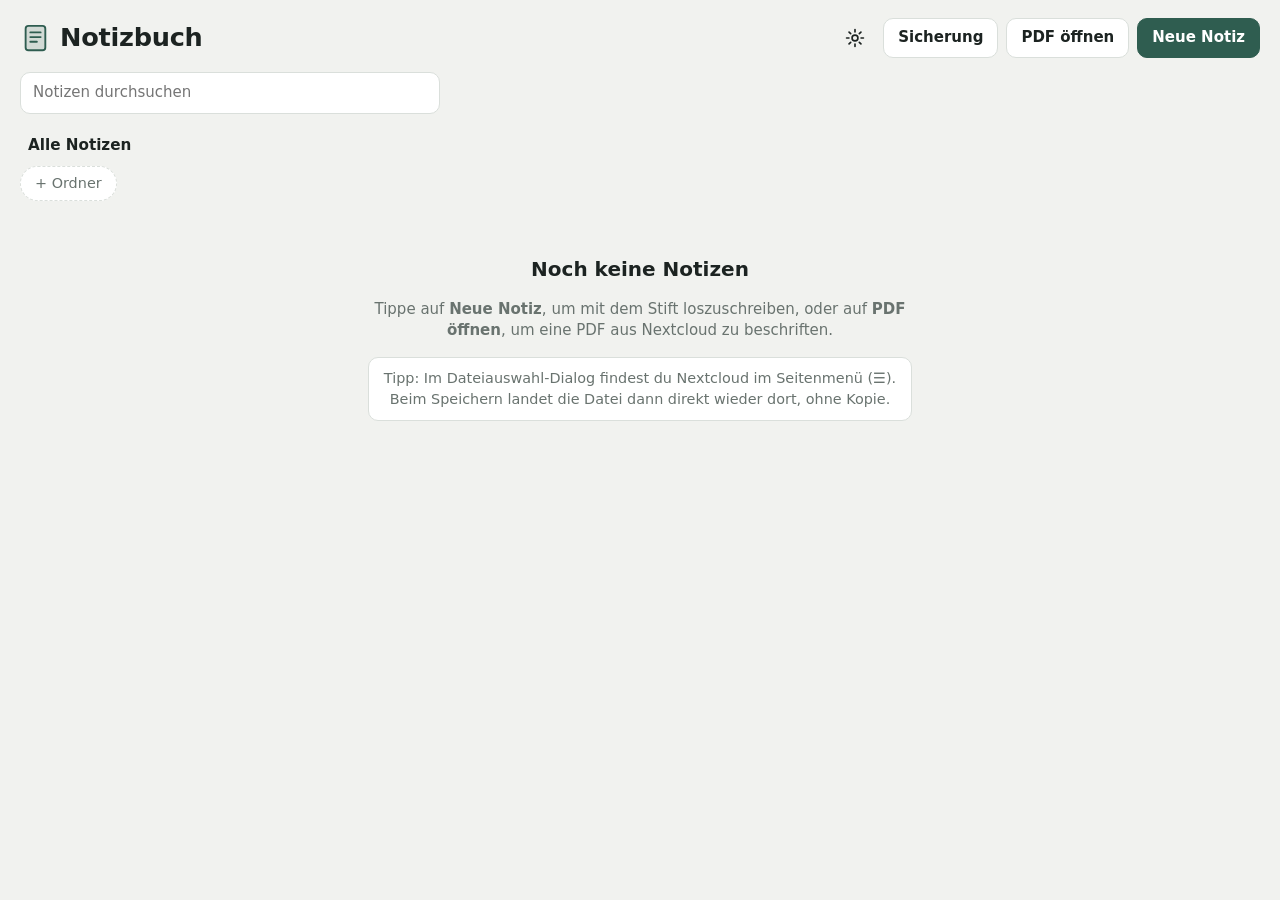
==== android/app/src/main/assets/www/index.html @ 6c512018 "6.0" ====
<!doctype html>
<html lang="de">
<head>
<meta charset="utf-8">
<meta name="viewport" content="width=device-width,initial-scale=1,viewport-fit=cover,user-scalable=no">
<title>Notizbuch</title>
<meta name="theme-color" content="#2f5d50">
<link rel="icon" href="icon.svg" type="image/svg+xml">
<link rel="apple-touch-icon" href="icon.svg">
<link rel="stylesheet" href="style.css">
</head>
<body>

<!-- Bibliothek -->
<section id="library" class="view">
  <header class="lib-head">
    <div class="brand">
      <svg viewBox="0 0 32 32" aria-hidden="true"><rect x="6" y="3" width="21" height="26" rx="3" fill="currentColor" opacity=".16"/><rect x="6" y="3" width="21" height="26" rx="3" fill="none" stroke="currentColor" stroke-width="2"/><path d="M11 10h11M11 15h11M11 20h7" stroke="currentColor" stroke-width="2" stroke-linecap="round"/></svg>
      <h1>Notizbuch</h1>
    </div>
    <div class="lib-actions">
      <button class="upd-badge" hidden title="Update installieren">Update</button>
      <button id="btnSettings" class="icon-btn" title="Einstellungen" aria-label="Einstellungen"><svg viewBox="0 0 24 24"><circle cx="12" cy="12" r="3.2" fill="none" stroke="currentColor" stroke-width="1.8"/><path d="M12 2.8v2.6M12 18.6v2.6M2.8 12h2.6M18.6 12h2.6M5.5 5.5l1.8 1.8M16.7 16.7l1.8 1.8M5.5 18.5l1.8-1.8M16.7 7.3l1.8-1.8" stroke="currentColor" stroke-width="1.8" stroke-linecap="round"/></svg></button>
      <button id="btnBackup" class="btn" title="Alle Notizen sichern oder wiederherstellen">Sicherung</button>
      <button id="btnOpenPdf" class="btn">PDF öffnen</button>
      <button id="btnNewNote" class="btn primary">Neue Notiz</button>
    </div>
  </header>
  <div class="lib-tools">
    <input id="search" type="search" placeholder="Notizen durchsuchen" autocomplete="off">
  </div>
  <nav id="crumbs" class="crumbs" aria-label="Ordnerpfad"></nav>
  <nav id="folders" class="folders" aria-label="Ordner"></nav>
  <div class="lib-scroll">
    <div id="noteGrid" class="note-grid"></div>
    <div id="emptyLib" class="empty" hidden>
      <h2>Noch keine Notizen</h2>
      <p>Tippe auf <b>Neue Notiz</b>, um mit dem Stift loszuschreiben, oder auf <b>PDF öffnen</b>, um eine PDF aus Nextcloud zu beschriften.</p>
      <p class="hint">Tipp: Im Dateiauswahl-Dialog findest du Nextcloud im Seitenmenü (☰). Beim Speichern landet die Datei dann direkt wieder dort, ohne Kopie.</p>
    </div>
  </div>
  <p id="fsaWarn" class="fsa-warn" hidden>Dieser Browser kann Dateien nicht direkt überschreiben. PDFs werden beim Speichern heruntergeladen. Nutze am besten Chrome auf dem Tablet.</p>
</section>

<!-- Editor -->
<section id="editor" class="view" hidden>
  <header class="ed-head">
    <button id="btnBack" class="icon-btn" title="Zurück zur Übersicht" aria-label="Zurück">
      <svg viewBox="0 0 24 24"><path d="M15 5l-7 7 7 7" fill="none" stroke="currentColor" stroke-width="2.2" stroke-linecap="round" stroke-linejoin="round"/></svg>
    </button>
    <div class="title-wrap">
      <input id="noteTitle" class="title-input" aria-label="Titel">
      <span id="saveState" class="save-state"></span>
    </div>
    <button id="btnPages" class="icon-btn" title="Seitenübersicht" aria-label="Seitenübersicht">
      <svg viewBox="0 0 24 24"><rect x="3" y="3" width="7.5" height="7.5" rx="1.5" fill="none" stroke="currentColor" stroke-width="1.8"/><rect x="13.5" y="3" width="7.5" height="7.5" rx="1.5" fill="none" stroke="currentColor" stroke-width="1.8"/><rect x="3" y="13.5" width="7.5" height="7.5" rx="1.5" fill="none" stroke="currentColor" stroke-width="1.8"/><rect x="13.5" y="13.5" width="7.5" height="7.5" rx="1.5" fill="none" stroke="currentColor" stroke-width="1.8"/></svg>
    </button>
    <button id="btnUndo" class="icon-btn" title="Rückgängig" aria-label="Rückgängig">
      <svg viewBox="0 0 24 24"><path d="M9 7H4V2M4.5 7A8 8 0 1 1 4 13" fill="none" stroke="currentColor" stroke-width="2" stroke-linecap="round" stroke-linejoin="round"/></svg>
    </button>
    <button id="btnRedo" class="icon-btn" title="Wiederholen" aria-label="Wiederholen">
      <svg viewBox="0 0 24 24"><path d="M15 7h5V2M19.5 7A8 8 0 1 0 20 13" fill="none" stroke="currentColor" stroke-width="2" stroke-linecap="round" stroke-linejoin="round"/></svg>
    </button>
    <button class="upd-badge" hidden title="Update installieren">Update</button>
    <button id="btnSave" class="btn primary">Speichern</button>
    <button id="btnMenu" class="icon-btn" title="Weitere Optionen" aria-label="Weitere Optionen">
      <svg viewBox="0 0 24 24"><circle cx="12" cy="5" r="1.8" fill="currentColor"/><circle cx="12" cy="12" r="1.8" fill="currentColor"/><circle cx="12" cy="19" r="1.8" fill="currentColor"/></svg>
    </button>
  </header>

  <div class="toolbar" id="toolbar">
    <div class="tools" role="toolbar" aria-label="Werkzeuge">
      <button class="tool pen-tool" data-tool="pen" title="Stift (doppelt tippen: Stiftart wählen)">
        <svg viewBox="0 0 24 24"><path d="M4 20l1.2-4.6L16.5 4.1a2 2 0 0 1 2.8 0l.6.6a2 2 0 0 1 0 2.8L8.6 18.8z" fill="none" stroke="currentColor" stroke-width="1.8" stroke-linejoin="round"/><path d="M14.5 6l3.5 3.5" stroke="currentColor" stroke-width="1.8"/></svg>
        <span class="pen-kind" id="penKind"></span>
      </button>
      <button class="tool" data-tool="marker" title="Textmarker">
        <svg viewBox="0 0 24 24"><path d="M9 15l-3 3v2h4l2-2" fill="none" stroke="currentColor" stroke-width="1.8" stroke-linejoin="round"/><path d="M9 15l8.5-9.5a2 2 0 0 1 2.9 0 2 2 0 0 1 0 2.8L12 18z" fill="none" stroke="currentColor" stroke-width="1.8" stroke-linejoin="round"/><path d="M3 22h9" stroke="currentColor" stroke-width="3" opacity=".45"/></svg>
      </button>
      <button class="tool" data-tool="restyle" title="Zauberstift: Farbe und Stärke wählen, dann über Striche fahren">
        <svg viewBox="0 0 24 24"><path d="M4 20L15 9" stroke="currentColor" stroke-width="2.2" stroke-linecap="round"/><path d="M13.5 7.5l3 3" stroke="currentColor" stroke-width="2.2" stroke-linecap="round"/><path d="M18 2.5v3M16.5 4h3M20.5 8.5v2.4M19.3 9.7h2.4M11 3v2M10 4h2" stroke="currentColor" stroke-width="1.5" stroke-linecap="round"/></svg>
      </button>
      <button class="tool" data-tool="eraser" title="Radierer">
        <svg viewBox="0 0 24 24"><path d="M8.5 20H20M4.6 14.4l9-9a2 2 0 0 1 2.8 0l3.2 3.2a2 2 0 0 1 0 2.8L11 20H8.5l-3.9-3.9a1.2 1.2 0 0 1 0-1.7z" fill="none" stroke="currentColor" stroke-width="1.8" stroke-linejoin="round"/><path d="M9 10l5.5 5.5" stroke="currentColor" stroke-width="1.8"/></svg>
      </button>
      <button class="tool" data-tool="lasso" title="Auswählen (Lasso)">
        <svg viewBox="0 0 24 24"><ellipse cx="12" cy="9.5" rx="8" ry="5.5" fill="none" stroke="currentColor" stroke-width="1.8" stroke-dasharray="3 2.5"/><path d="M7 14c-1 2 0 4 2 4s2 3 0 4" fill="none" stroke="currentColor" stroke-width="1.8" stroke-linecap="round"/></svg>
      </button>
      <button class="tool" data-tool="text" title="Text">
        <svg viewBox="0 0 24 24"><path d="M5 6V4h14v2M12 4v16M9 20h6" fill="none" stroke="currentColor" stroke-width="2" stroke-linecap="round"/></svg>
      </button>
      <button class="tool" data-tool="shape" title="Formen">
        <svg viewBox="0 0 24 24"><rect x="3" y="11" width="9" height="9" rx="1" fill="none" stroke="currentColor" stroke-width="1.8"/><circle cx="15.5" cy="8.5" r="5" fill="none" stroke="currentColor" stroke-width="1.8"/></svg>
      </button>
      <button class="tool" data-tool="stamp" title="Stempel (Häkchen, Kreuz, Datum …)">
        <svg viewBox="0 0 24 24"><path d="M9.5 4.5a2.5 2.5 0 0 1 5 0c0 1.6-1.1 2.6-1.1 4.5v2h3.6a2 2 0 0 1 2 2v2H5v-2a2 2 0 0 1 2-2h3.6V9c0-1.9-1.1-2.9-1.1-4.5zM5 18h14v2H5z" fill="none" stroke="currentColor" stroke-width="1.8" stroke-linejoin="round"/></svg>
      </button>
      <button class="tool" id="btnImage" title="Bild einfügen">
        <svg viewBox="0 0 24 24"><rect x="3" y="4" width="18" height="16" rx="2" fill="none" stroke="currentColor" stroke-width="1.8"/><circle cx="9" cy="10" r="2" fill="currentColor"/><path d="M4 18l5-5 4 4 3-3 4 4" fill="none" stroke="currentColor" stroke-width="1.8" stroke-linejoin="round"/></svg>
      </button>
    </div>
    <span class="sep"></span>
    <div id="swatches" class="swatches" aria-label="Farben"></div>
    <label class="custom-color" title="Eigene Farbe"><input type="color" id="customColor" value="#1b1f24"><span>+</span></label>
    <span class="sep"></span>
    <div id="sizeBox" class="size-box">
      <div id="sizePresets" class="seg presets" aria-label="Schnellwahl Stärke (lange drücken zum Speichern)">
        <button data-preset="0" title="Fein (lange drücken: aktuelle Stärke speichern)"><i></i></button>
        <button data-preset="1" title="Mittel (lange drücken: aktuelle Stärke speichern)"><i></i></button>
        <button data-preset="2" title="Dick (lange drücken: aktuelle Stärke speichern)"><i></i></button>
      </div>
      <span class="size-dot" id="sizeDot"></span>
      <input type="range" id="sizeRange" aria-label="Stärke">
    </div>
    <div id="rulerBox" class="seg" hidden>
      <button id="btnRuler" title="Lineal: jeder Strich wird eine gerade Linie">Lineal</button>
      <button id="btnDim" title="Bemaßung: jeder Strich wird eine Maßlinie mit Maßzahl">Bemaßung</button>
      <button id="btnScale" title="Maßstab und Einheit der Bemaßung">1:50 ▾</button>
      <button id="btnSnap" title="Textmarker rastet auf PDF-Seiten an den Textzeilen ein">Text einrasten</button>
    </div>
    <div id="markerBox" class="seg marker-box" hidden>
      <button id="btnBehind" title="Neue Markierungen unter die Schrift legen, damit sie gut lesbar bleibt">Hinter Schrift</button>
      <button id="btnAlpha" title="Transparenz des Textmarkers einstellen"><span id="alphaVal"></span></button>
    </div>
    <div id="eraserModes" class="seg" hidden>
      <button data-emode="area" title="Nur den Bereich unter dem Radierer löschen">Bereich</button>
      <button data-emode="stroke" title="Ganze Striche löschen">Ganze Striche</button>
      <button data-emode="cover" title="Mit Papierweiß übermalen, auch Schrift aus anderen Apps">Abdecken</button>
    </div>
    <div id="shapeKinds" class="seg" hidden>
      <button data-shape="rect" title="Rechteck"><svg viewBox="0 0 24 24"><rect x="4" y="6" width="16" height="12" rx="1" fill="none" stroke="currentColor" stroke-width="2"/></svg></button>
      <button data-shape="ellipse" title="Ellipse"><svg viewBox="0 0 24 24"><ellipse cx="12" cy="12" rx="8" ry="6" fill="none" stroke="currentColor" stroke-width="2"/></svg></button>
      <button data-shape="triangle" title="Dreieck"><svg viewBox="0 0 24 24"><path d="M12 4l8.5 15h-17z" fill="none" stroke="currentColor" stroke-width="2" stroke-linejoin="round"/></svg></button>
      <button data-shape="line" title="Linie"><svg viewBox="0 0 24 24"><path d="M5 19L19 5" stroke="currentColor" stroke-width="2" stroke-linecap="round"/></svg></button>
      <button data-shape="arrow" title="Pfeil"><svg viewBox="0 0 24 24"><path d="M5 19L19 5M11 5h8v8" fill="none" stroke="currentColor" stroke-width="2" stroke-linecap="round" stroke-linejoin="round"/></svg></button>
      <button data-shape="compass" title="Zirkel: Mittelpunkt setzen und Radius ziehen, dann am Kreis herumfahren"><svg viewBox="0 0 24 24"><path d="M12 3v3M12 6l-5.5 14M12 6l5.5 14M8.2 15.5c2.4 1.2 5.2 1.2 7.6 0" fill="none" stroke="currentColor" stroke-width="2" stroke-linecap="round" stroke-linejoin="round"/><circle cx="12" cy="6" r="1.6" fill="currentColor"/></svg></button>
      <button id="btnFill" title="Füllung der Form: aus, hell oder voll"></button>
      <button id="btnHatch" title="Schraffur (Baustoff)"></button>
      <button id="btnHead" title="Pfeilspitze: Form und Größe" hidden></button>
      <button id="btnDash" title="Gestrichelte Linie"><svg viewBox="0 0 24 24"><path d="M3 12h4M10 12h4M17 12h4" stroke="currentColor" stroke-width="2.4" stroke-linecap="round"/></svg></button>
    </div>
    <div id="stampBox" class="seg" hidden>
      <button id="btnStamp" title="Stempel auswählen">✓ ▾</button>
      <button id="btnStatik" title="Statik: Auflager und statische Systeme">Statik ▾</button>
      <button id="btnStahl" title="Stahlbauprofile (Querschnitte)">Stahl ▾</button>
      <button id="btnMathe" title="Mathematik: Koordinatensysteme">Mathe ▾</button>
      <button id="btnFluss" title="Flussdiagramm-Symbole">Fluss ▾</button>
    </div>
    <div id="textOpts" class="seg" hidden>
      <select id="textSize" aria-label="Schriftgröße">
        <option value="4">4</option><option value="6">6</option><option value="8">8</option><option value="10">10</option>
        <option value="12">12</option><option value="14">14</option><option value="16">16</option>
        <option value="20">20</option><option value="24">24</option><option value="32">32</option><option value="44">44</option>
      </select>
      <select id="textFont" aria-label="Schriftart">
        <option value="sans">Standard</option><option value="serif">Serif</option>
        <option value="mono">Schreibmaschine</option><option value="hand">Schreibschrift</option>
      </select>
      <button id="btnBold" title="Fett"><b>F</b></button>
      <button id="btnFormula" title="Mathe-Formel in LaTeX schreiben">∑ Formel</button>
      <button id="btnTable" title="Tabelle einfügen: Zeilen und Spalten wählen">▦ Tabelle</button>
    </div>
  </div>

  <div class="ed-body">
    <aside id="pagePanel" class="page-panel" hidden aria-label="Seitenübersicht">
      <div class="panel-head"><b>Seiten</b><button id="btnMarks" class="icon-btn small" title="Nur Seiten mit Lesezeichen zeigen" aria-label="Nur Lesezeichen zeigen"><svg viewBox="0 0 24 24"><path d="M7 3h10v18l-5-4-5 4z" fill="none" stroke="currentColor" stroke-width="1.8" stroke-linejoin="round"/></svg></button><button id="btnPanelAdd" class="btn small" title="Neue Seite am Ende">+ Seite</button></div>
      <div id="thumbList" class="thumb-list"></div>
    </aside>
    <main id="pagesWrap"><div id="pages"></div></main>
  </div>

  <div id="pagePop" class="popover" hidden>
    <button data-p="dup">Seite duplizieren</button>
    <button data-p="add">Leere Seite danach einfügen</button>
    <button data-p="pdf">PDF-Seiten danach einfügen …</button>
    <button data-p="bg">Hintergrund ändern …</button>
    <button data-p="mark">Lesezeichen setzen</button>
    <hr>
    <button data-p="up">Nach oben verschieben</button>
    <button data-p="down">Nach unten verschieben</button>
    <hr>
    <button data-p="del" class="danger">Seite löschen</button>
  </div>

  <div id="menuPop" class="popover" hidden>
    <button data-m="addPage">Seite einfügen</button>
    <button data-m="dupPage">Aktuelle Seite duplizieren</button>
    <button data-m="bgPage">Hintergrund ändern …</button>
    <button data-m="table">Tabelle einfügen …</button>
    <button data-m="insPdf">PDF-Seiten einfügen …</button>
    <button data-m="noteArea">Notizfläche neben PDF an/aus</button>
    <button data-m="mark">Lesezeichen an/aus</button>
    <button data-m="paste">Einfügen</button>
    <button data-m="delPage">Aktuelle Seite löschen</button>
    <hr>
    <button data-m="saveAs">Speichern unter …</button>
    <label class="check"><input type="checkbox" id="optEditable"> Schrift in der PDF bearbeitbar halten</label>
    <hr>
    <label class="check"><input type="checkbox" id="optFinger"> Mit dem Finger zeichnen</label>
    <label class="check"><input type="checkbox" id="optScribble"> Kritzeln löscht Geschriebenes</label>
    <label class="check"><input type="checkbox" id="optGuides"> Hilfslinien und Einrasten beim Verschieben</label>
    <label class="check">Striche glätten
      <select id="optSmooth" aria-label="Striche glätten">
        <option value="0">Aus</option><option value="1">Mittel</option><option value="2">Stark</option>
      </select>
    </label>
    <button data-m="zoomReset">Zoom zurücksetzen</button>
    <button data-m="penTest">Stift-Tasten testen</button>
    <hr>
    <button id="btnUpdate">Nach Updates suchen</button>
    <div class="app-version" id="appVersion"></div>
  </div>
</section>

<div id="statikPop" class="popover statik-pop" hidden aria-label="Statik-Stempel">
  <div class="style-title">Auflager</div>
  <div id="statikSupports" class="statik-grid sup"></div>
  <div class="style-title">Statische Systeme</div>
  <div id="statikSystems" class="statik-grid sys"></div>
  <div class="style-title">Lasten</div>
  <div id="statikLoads" class="statik-grid load"></div>
  <p class="stamp-hint">Auflager und Lasten sitzen mit ihrem Anschlusspunkt (Pfeilspitze, Unterkante) genau dort, wo du tippst. Streckenlasten sind so lang wie die Balken der Systeme. Größe über den Regler.</p>
</div>
<div id="stahlPop" class="popover statik-pop" hidden aria-label="Stahlbauprofile">
  <div class="style-title">Stahlbauprofile (Querschnitte)</div>
  <div id="stahlGrid" class="statik-grid prof"></div>
  <p class="stamp-hint">Der Querschnitt wird mittig dort gesetzt, wo du tippst. Größe über den Regler, Farbe wie gewohnt.</p>
</div>
<div id="mathePop" class="popover statik-pop" hidden aria-label="Mathe-Stempel">
  <div class="style-title">Koordinatensysteme</div>
  <div id="matheGrid" class="statik-grid prof"></div>
  <button id="btnMatrix" class="btn matrix-btn">[ ] Matrix einfügen … (Größe und Klammern wählen)</button>
  <p class="stamp-hint">Der Ursprung (bzw. Mittelpunkt) liegt dort, wo du tippst. Größe über den Regler; Beschriftungen sind normale Texte und lassen sich ändern.</p>
</div>
<div id="flussPop" class="popover statik-pop fluss-pop" hidden aria-label="Flussdiagramm">
  <div class="style-title">Flussdiagramm (wie in yEd)</div>
  <div id="flussGrid" class="statik-grid fluss"></div>
  <p class="stamp-hint">Das Symbol wird mittig dort gesetzt, wo du tippst. Text mit dem Text-Werkzeug hineinschreiben; Verbindungen mit Linie oder Pfeil (Formen). Mit dem Lasso an Ecken und Seiten auf die passende Größe ziehen.</p>
</div>
<div id="alignPop" class="popover align-pop" hidden aria-label="Ausrichten">
  <div class="style-title">Ausrichten</div>
  <div class="align-grid">
    <button data-al="left" title="Links ausrichten"><svg viewBox="0 0 24 24" fill="none" stroke="currentColor" stroke-width="2" stroke-linecap="round"><path d="M4 3v18"/><rect x="7" y="6" width="12" height="4" rx="1"/><rect x="7" y="14" width="7" height="4" rx="1"/></svg><span>Links</span></button>
    <button data-al="hcenter" title="Waagrecht zentrieren"><svg viewBox="0 0 24 24" fill="none" stroke="currentColor" stroke-width="2" stroke-linecap="round"><path d="M12 3v18"/><rect x="5" y="6" width="14" height="4" rx="1"/><rect x="8" y="14" width="8" height="4" rx="1"/></svg><span>Mitte</span></button>
    <button data-al="right" title="Rechts ausrichten"><svg viewBox="0 0 24 24" fill="none" stroke="currentColor" stroke-width="2" stroke-linecap="round"><path d="M20 3v18"/><rect x="5" y="6" width="12" height="4" rx="1"/><rect x="10" y="14" width="7" height="4" rx="1"/></svg><span>Rechts</span></button>
    <button data-al="top" title="Oben ausrichten"><svg viewBox="0 0 24 24" fill="none" stroke="currentColor" stroke-width="2" stroke-linecap="round"><path d="M3 4h18"/><rect x="6" y="7" width="4" height="12" rx="1"/><rect x="14" y="7" width="4" height="7" rx="1"/></svg><span>Oben</span></button>
    <button data-al="vcenter" title="Senkrecht zentrieren"><svg viewBox="0 0 24 24" fill="none" stroke="currentColor" stroke-width="2" stroke-linecap="round"><path d="M3 12h18"/><rect x="6" y="5" width="4" height="14" rx="1"/><rect x="14" y="8" width="4" height="8" rx="1"/></svg><span>Mitte</span></button>
    <button data-al="bottom" title="Unten ausrichten"><svg viewBox="0 0 24 24" fill="none" stroke="currentColor" stroke-width="2" stroke-linecap="round"><path d="M3 20h18"/><rect x="6" y="5" width="4" height="12" rx="1"/><rect x="14" y="10" width="4" height="7" rx="1"/></svg><span>Unten</span></button>
  </div>
  <div class="align-row">
    <button data-al="hdist"><svg viewBox="0 0 24 24" fill="none" stroke="currentColor" stroke-width="2" stroke-linecap="round"><path d="M3 4v16M21 4v16"/><rect x="9" y="8" width="6" height="8" rx="1"/></svg><span>Waagrecht verteilen</span></button>
    <button data-al="vdist"><svg viewBox="0 0 24 24" fill="none" stroke="currentColor" stroke-width="2" stroke-linecap="round"><path d="M4 3h16M4 21h16"/><rect x="8" y="9" width="8" height="6" rx="1"/></svg><span>Senkrecht verteilen</span></button>
  </div>
  <p id="alignHint" class="stamp-hint"></p>
</div>
<div id="scalePop" class="popover scale-pop" hidden aria-label="Maßstab">
  <div class="style-title">Maßstab</div>
  <div id="scaleList" class="scale-grid"></div>
  <label class="scale-own">Eigener: 1 : <input type="number" id="scaleOwn" min="0.001" step="any"></label>
  <div class="style-title">Einheit</div>
  <div class="scale-row" id="unitList">
    <button data-unit="mm">mm</button><button data-unit="cm">cm</button><button data-unit="m">m</button><button data-unit="">ohne</button>
  </div>
  <div class="style-title">Nachkommastellen</div>
  <div class="scale-row" id="decList">
    <button data-dec="0">0</button><button data-dec="1">1</button><button data-dec="2">2</button><button data-dec="3">3</button>
  </div>
  <p class="stamp-hint">Gilt für neue Maße – und für markierte Maße. Die Maßzahl lässt sich nach dem Messen überschreiben: Maß markieren → „Maßzahl ändern“.</p>
</div>
<div id="stampPop" class="popover stamp-pop" hidden aria-label="Stempel">
  <div class="style-title">Stempel</div>
  <div id="stampGrid" class="stamp-grid"></div>
  <p id="stampHint" class="stamp-hint">Eigene Stempel: etwas mit dem Lasso auswählen und „Als Stempel“ tippen.</p>
</div>
<div id="alphaPop" class="popover alpha-pop" hidden aria-label="Transparenz des Textmarkers">
  <div class="alpha-head">Transparenz <b id="alphaPopVal"></b></div>
  <input type="range" id="alphaRange" min="20" max="85" step="5" aria-label="Transparenz des Textmarkers">
  <div class="alpha-scale"><span>kräftig</span><span>durchscheinend</span></div>
  <div class="alpha-demo"><span>Beispieltext</span><i id="alphaDemo"></i></div>
</div>
<div id="penPop" class="popover pen-pop" hidden aria-label="Stiftart">
  <button data-pstyle="fountain"><b>Füller</b></button>
  <button data-pstyle="ball"><b>Kugelschreiber</b></button>
  <button data-pstyle="pencil"><b>Bleistift</b></button>
  <button data-pstyle="brush"><b>Pinsel</b></button>
  <button data-pstyle="calligraphy"><b>Kalligrafie</b></button>
  <div id="penColors" class="pen-colors" aria-label="Farbe"></div>
</div>
<div id="headPop" class="popover head-pop" hidden aria-label="Pfeilspitze">
  <div class="style-title">Form</div>
  <div class="head-row">
    <button data-hf="open" title="Offen"><svg viewBox="0 0 24 24"><path d="M4 12h15M13 6l6 6-6 6" fill="none" stroke="currentColor" stroke-width="2" stroke-linecap="round" stroke-linejoin="round"/></svg></button>
    <button data-hf="fill" title="Gefüllt"><svg viewBox="0 0 24 24"><path d="M4 12h9" stroke="currentColor" stroke-width="2" stroke-linecap="round"/><path d="M12 6l8 6-8 6z" fill="currentColor" stroke="currentColor" stroke-width="1.5" stroke-linejoin="round"/></svg></button>
    <button data-hf="stealth" title="Spitz"><svg viewBox="0 0 24 24"><path d="M4 12h9" stroke="currentColor" stroke-width="2" stroke-linecap="round"/><path d="M20 12L10 6l3 6-3 6z" fill="currentColor" stroke="currentColor" stroke-width="1.2" stroke-linejoin="round"/></svg></button>
  </div>
  <div class="style-title">Größe</div>
  <div class="head-row">
    <button data-hs="0">Klein</button><button data-hs="1">Mittel</button><button data-hs="2">Groß</button>
  </div>
</div>
<div id="cornerPop" class="popover head-pop" hidden aria-label="Ecken">
  <div class="style-title" id="cornerTitle">Ecke</div>
  <div id="cornerKinds" class="hatch-grid corner-grid"></div>
  <label class="corner-r">Radius <input type="number" id="cornerR" min="0.5" max="500" step="0.5" inputmode="decimal"> mm</label>
  <button id="cornerAll" class="corner-all">Auf alle Ecken anwenden</button>
</div>
<div id="hatchPop" class="popover head-pop" hidden aria-label="Schraffur">
  <div class="style-title">Schraffur</div>
  <div id="hatchGrid" class="hatch-grid"></div>
</div>

<dialog id="bgDlg">
  <form method="dialog" id="bgForm">
    <h2>Seitenhintergrund</h2>
    <fieldset class="paper-pick">
      <legend>Muster</legend>
      <label><input type="radio" name="bgPattern" value="blank"><span class="pp pp-blank"></span>Blanko</label>
      <label><input type="radio" name="bgPattern" value="lined"><span class="pp pp-lined"></span>Liniert</label>
      <label><input type="radio" name="bgPattern" value="grid"><span class="pp pp-grid"></span>Kariert</label>
      <label><input type="radio" name="bgPattern" value="dots"><span class="pp pp-dots"></span>Punkte</label>
      <label><input type="radio" name="bgPattern" value="cornell"><span class="pp"></span>Cornell</label>
      <label><input type="radio" name="bgPattern" value="music"><span class="pp"></span>Noten</label>
      <label><input type="radio" name="bgPattern" value="mm"><span class="pp"></span>Millimeter</label>
      <label><input type="radio" name="bgPattern" value="planner"><span class="pp"></span>Wochenplan</label>
    </fieldset>
    <fieldset class="paper-colors">
      <legend>Papierfarbe</legend>
      <label title="Weiß"><input type="radio" name="bgColor" value="#ffffff"><span style="background:#ffffff"></span></label>
      <label title="Creme"><input type="radio" name="bgColor" value="#fbf5e6"><span style="background:#fbf5e6"></span></label>
      <label title="Gelb"><input type="radio" name="bgColor" value="#fff8c9"><span style="background:#fff8c9"></span></label>
      <label title="Grün"><input type="radio" name="bgColor" value="#e9f4ea"><span style="background:#e9f4ea"></span></label>
      <label title="Blau"><input type="radio" name="bgColor" value="#e8f1fa"><span style="background:#e8f1fa"></span></label>
      <label title="Rosa"><input type="radio" name="bgColor" value="#fbeaee"><span style="background:#fbeaee"></span></label>
      <label title="Dunkel"><input type="radio" name="bgColor" value="#262b30"><span style="background:#262b30"></span></label>
    </fieldset>
    <fieldset class="orient">
      <legend>Anwenden auf</legend>
      <label><input type="radio" name="bgScope" value="one" checked> <span id="bgScopeOne">Diese Seite</span></label>
      <label><input type="radio" name="bgScope" value="all"> Alle Seiten</label>
    </fieldset>
    <p id="bgNote" class="dlg-note" hidden>PDF-Seiten behalten ihren eigenen Hintergrund.</p>
    <div class="dlg-actions">
      <button value="cancel" class="btn">Abbrechen</button>
      <button value="ok" class="btn primary">Übernehmen</button>
    </div>
  </form>
</dialog>

<div id="layerPop" class="popover" hidden aria-label="Ebene">
  <button data-l="top">Ganz nach vorne</button>
  <button data-l="up">Eine Ebene nach vorne</button>
  <button data-l="down">Eine Ebene nach hinten</button>
  <button data-l="bottom">Ganz nach hinten</button>
</div>

<div id="stylePop" class="popover style-pop" hidden aria-label="Stil ändern">
  <div class="style-title">Farbe</div>
  <div class="style-colors"><div id="styleSwatches" class="swatches"></div>
    <label class="custom-color" title="Eigene Farbe"><input type="color" id="styleColor" value="#1b1f24"><span>+</span></label></div>
  <div id="styleSizeRow">
    <div class="style-title">Strichstärke <output id="styleSizeVal"></output></div>
    <input type="range" id="styleSize" min="0.5" max="20" step="0.5" aria-label="Strichstärke">
  </div>
  <div id="styleCornerRow" hidden>
    <div class="style-title">Ecken</div>
    <div id="styleCorner" class="hatch-grid hatch-compact corner-grid"></div>
    <label class="corner-r">Radius <input type="number" id="styleCornerR" min="0.5" max="500" step="0.5" inputmode="decimal"> mm</label>
  </div>
  <div id="styleHatchRow" hidden>
    <div class="style-title">Schraffur</div>
    <div id="styleHatch" class="hatch-grid hatch-compact"></div>
  </div>
</div>

<div id="settingsPop" class="popover" hidden>
  <button data-s="update"><span><b>Nach Updates suchen</b><br><small id="settingsVersion"></small></span></button>
  <button data-s="tutorial"><span><b>Kurzanleitung</b><br><small>Alle Funktionen Schritt für Schritt</small></span></button>
  <button data-s="news"><span><b>Neuigkeiten</b><br><small>Was sich in den letzten Versionen geändert hat</small></span></button>
  <hr>
  <div class="style-title addon-title">Add-ons</div>
  <div id="addonList"></div>
</div>

<dialog id="tutDlg" class="tut-dlg">
  <div class="tut-head"><span id="tutIcon" class="tut-icon"></span><h2 id="tutTitle"></h2></div>
  <div id="tutBody" class="tut-body"></div>
  <div id="tutDots" class="tut-dots"></div>
  <div class="dlg-actions">
    <button data-t="close" class="btn">Schließen</button>
    <button data-t="prev" class="btn">Zurück</button>
    <button data-t="next" class="btn primary">Weiter</button>
  </div>
</dialog>

<dialog id="newsDlg" class="tut-dlg">
  <h2 id="newsTitle">Neuigkeiten</h2>
  <div id="newsBody" class="tut-body"></div>
  <div class="dlg-actions">
    <button data-n="close" class="btn primary">Schließen</button>
  </div>
</dialog>

<dialog id="newsAskDlg">
  <h2>Notizbuch wurde aktualisiert</h2>
  <p id="newsAskMsg"></p>
  <div class="dlg-actions">
    <button data-na="no" class="btn">Nein, danke</button>
    <button data-na="yes" class="btn primary">Neuigkeiten zeigen</button>
  </div>
</dialog>

<dialog id="cropDlg" class="crop-dlg">
  <h2>Bild zuschneiden</h2>
  <p class="dlg-note">Rahmen an den Ecken und Seiten ziehen, innen verschieben – oder außerhalb neu aufziehen.</p>
  <p id="cropRotHint" class="dlg-note" hidden>Das Bild wird hier ungedreht gezeigt; der Ausschnitt dreht sich auf der Seite mit.</p>
  <div id="cropStage" class="crop-stage">
    <div class="crop-clip"><img id="cropImg" alt=""><div id="cropShade" class="crop-shade"></div></div>
    <div id="cropBox" class="crop-box"><i data-d="nw"></i><i data-d="ne"></i><i data-d="sw"></i><i data-d="se"></i><b data-d="n"></b><b data-d="s"></b><b data-d="w"></b><b data-d="e"></b></div>
  </div>
  <div class="dlg-actions crop-actions">
    <span id="cropInfo" class="crop-info"></span>
    <button data-c="reset" class="btn">Zurücksetzen</button>
    <button data-c="cancel" class="btn">Abbrechen</button>
    <button data-c="ok" class="btn primary">Zuschneiden</button>
  </div>
</dialog>
<dialog id="gridDlg" class="grid-dlg">
  <h2 id="gridTitle">Tabelle einfügen</h2>
  <div class="grid-opts">
    <label>Zeilen <input type="number" id="gridRows" min="1" max="30" value="3"></label>
    <label>Spalten <input type="number" id="gridCols" min="1" max="12" value="3"></label>
    <label id="gridHeadWrap" class="check"><input type="checkbox" id="gridHead" checked> Kopfzeile</label>
    <label id="gridBrWrap">Klammern
      <select id="gridBr">
        <option value="pmatrix">( runde )</option><option value="bmatrix">[ eckige ]</option>
        <option value="vmatrix">| Determinante |</option><option value="Vmatrix">‖ Norm ‖</option>
        <option value="Bmatrix">{ geschweifte }</option><option value="matrix">ohne</option>
      </select></label>
  </div>
  <p id="gridHint" class="dlg-note"></p>
  <div id="gridCells" class="grid-cells"></div>
  <div class="dlg-actions">
    <button data-g="cancel" class="btn">Abbrechen</button>
    <button data-g="ok" id="gridOk" class="btn primary">Einfügen</button>
  </div>
</dialog>

<dialog id="permDlg">
  <h2>Originaldatei neu auswählen</h2>
  <p id="permMsg"></p>
  <div class="dlg-actions">
    <button data-p="cancel" class="btn">Abbrechen</button>
    <button data-p="new" class="btn">Als neue Datei …</button>
    <button data-p="pick" class="btn primary">Original auswählen …</button>
  </div>
</dialog>

<dialog id="extDlg">
  <h2>Endung .pdf fehlt</h2>
  <p id="extMsg"></p>
  <div class="dlg-actions">
    <button data-x="keep" class="btn">So lassen</button>
    <button data-x="add" class="btn primary">.pdf anfügen</button>
  </div>
</dialog>

<dialog id="mathDlg" class="math-dlg">
  <h2 id="mathTitle">Formel einfügen</h2>
  <div class="math-keys" id="mathKeys"></div>
  <textarea id="mathSrc" rows="3" spellcheck="false" autocapitalize="off" autocomplete="off" autocorrect="off"
    placeholder="LaTeX, z. B. \frac{a}{b} = \sqrt{x^2+1}" aria-label="Formel in LaTeX"></textarea>
  <div id="mathPrev" class="math-prev" aria-live="polite"></div>
  <p id="mathErr" class="math-err"></p>
  <div class="dlg-actions">
    <button data-m="cancel" class="btn">Abbrechen</button>
    <button data-m="ok" class="btn primary" id="mathOk">Einfügen</button>
  </div>
</dialog>

<dialog id="updateDlg">
  <h2>Update verfügbar</h2>
  <p id="updateMsg"></p>
  <div class="dlg-actions">
    <button data-u="later" class="btn">Später</button>
    <button data-u="install" class="btn primary">Jetzt installieren</button>
  </div>
</dialog>

<div id="backupPop" class="popover" hidden>
  <button data-b="save"><span><b>Sicherung erstellen …</b><br><small>Alle Notizen in eine Datei, z. B. in Nextcloud</small></span></button>
  <button data-b="load"><span><b>Sicherung wiederherstellen …</b><br><small>Notizen aus einer Sicherungsdatei laden</small></span></button>
</div>

<div id="folderPop" class="popover" hidden>
  <button data-f="new">Neuer Unterordner …</button>
  <button data-f="rename">Ordner umbenennen …</button>
  <button data-f="move">Ordner verschieben …</button>
  <button data-f="delete" class="danger">Ordner löschen …</button>
</div>

<dialog id="moveDlg" class="move-dlg">
  <h2>In Ordner verschieben</h2>
  <p id="moveMsg"></p>
  <div id="moveList" class="move-list"></div>
  <div class="dlg-actions">
    <button data-mv="new" class="btn">Neuer Ordner …</button>
    <button data-mv="cancel" class="btn">Abbrechen</button>
  </div>
</dialog>

<div id="cardPop" class="popover" hidden>
  <button data-c="rename">Umbenennen</button>
  <button data-c="move">In Ordner verschieben …</button>
  <button data-c="copy">In Ordner kopieren …</button>
  <button data-c="delete" class="danger">Löschen</button>
</div>

<dialog id="newDlg">
  <form method="dialog" id="newForm">
    <h2>Neue Notiz</h2>
    <fieldset class="paper-pick">
      <legend>Papier</legend>
      <label><input type="radio" name="paper" value="blank"><span class="pp pp-blank"></span>Blanko</label>
      <label><input type="radio" name="paper" value="lined" checked><span class="pp pp-lined"></span>Liniert</label>
      <label><input type="radio" name="paper" value="grid"><span class="pp pp-grid"></span>Kariert</label>
      <label><input type="radio" name="paper" value="dots"><span class="pp pp-dots"></span>Punkte</label>
      <label><input type="radio" name="paper" value="cornell"><span class="pp"></span>Cornell</label>
      <label><input type="radio" name="paper" value="music"><span class="pp"></span>Noten</label>
      <label><input type="radio" name="paper" value="mm"><span class="pp"></span>Millimeter</label>
      <label><input type="radio" name="paper" value="planner"><span class="pp"></span>Wochenplan</label>
    </fieldset>
    <fieldset class="orient">
      <legend>Format</legend>
      <label class="size-pick">Größe <select name="size"><option>A0</option><option>A1</option><option>A2</option><option>A3</option><option selected>A4</option><option>A5</option><option value="E">Endlos</option></select></label>
      <label><input type="radio" name="orient" value="p" checked> Hoch</label>
      <label><input type="radio" name="orient" value="l"> Quer</label>
    </fieldset>
    <div class="dlg-actions">
      <button value="cancel" class="btn">Abbrechen</button>
      <button value="ok" class="btn primary">Erstellen</button>
    </div>
  </form>
</dialog>

<dialog id="closeDlg" class="close-dlg">
  <h2>Änderungen speichern?</h2>
  <p id="closeMsg"></p>
  <div class="choice-list">
    <button data-choice="save" class="choice primary"><b id="closeSaveLabel">In Originaldatei speichern</b><span>Überschreibt die Datei, z. B. in Nextcloud</span></button>
    <button data-choice="saveAs" class="choice"><b>Als neue Datei speichern …</b><span>Das Original bleibt unverändert</span></button>
    <button data-choice="keep" class="choice"><b>Nur in der App behalten</b><span>Die Datei bleibt unverändert. Du kannst später speichern.</span></button>
    <button data-choice="discard" class="choice danger"><b>Änderungen verwerfen</b><span>Zurück zum Stand beim Öffnen</span></button>
  </div>
  <div class="dlg-actions"><button data-choice="cancel" class="btn">Weiter bearbeiten</button></div>
</dialog>

<input type="file" id="fileInsert" accept="application/pdf,.pdf" hidden>
<input type="file" id="fileBackup" accept="application/json,.json" hidden>
<input type="file" id="filePdf" accept="application/pdf,.pdf" hidden>
<input type="file" id="fileImg" accept="image/*" hidden>
<div id="penTest" class="pen-test" hidden>
  <div class="pen-test-head"><b>Stift-Test</b><button id="penTestClose" class="btn">Schließen</button></div>
  <p>Tippe mit dem Stift auf die Seite, einmal normal und einmal mit gedrückter Seitentaste. Mach dann einen Screenshot davon.</p>
  <pre id="penLog"></pre>
</div>
<div id="toast" class="toast" role="status" hidden></div>

<script src="vendor/pdf.min.js"></script>
<script src="vendor/pdf-lib.min.js"></script>
<script src="native.js"></script>
<script src="app.js"></script>
</body>
</html>
---- android/app/src/main/assets/www/style.css ----
/* Layout: Bibliothek als Kachelraster; Editor = Kopfzeile + Werkzeugleiste + scrollender Schreibtisch mit Papierseiten */
:root {
  --bg: #f1f2ef;
  --surface: #ffffff;
  --surface-2: #f4f5f2;
  --fg: #1c2321;
  --muted: #69736f;
  --line: #dadfdb;
  --accent: #2f5d50;
  --accent-soft: #e2ece8;
  --accent-fg: #ffffff;
  --danger: #b4372e;
  --desk: #e4e6e2;
  --shadow: 0 1px 2px rgba(25, 35, 30, .08), 0 6px 20px rgba(25, 35, 30, .08);
  --font: system-ui, -apple-system, "Segoe UI", Roboto, "Noto Sans", sans-serif;
  color-scheme: light;
}
@media (prefers-color-scheme: dark) {
  :root {
    --bg: #141816;
    --surface: #1d2321;
    --surface-2: #252c29;
    --fg: #e5e9e6;
    --muted: #97a29d;
    --line: #333c38;
    --accent: #7cc4ab;
    --accent-soft: #23362f;
    --accent-fg: #0f1a16;
    --danger: #ef7d73;
    --desk: #0f1211;
    --shadow: 0 1px 2px rgba(0, 0, 0, .4), 0 6px 20px rgba(0, 0, 0, .35);
    color-scheme: dark;
  }
}

* { box-sizing: border-box; }
html, body { height: 100%; margin: 0; }
body {
  background: var(--bg);
  color: var(--fg);
  font: 15px/1.45 var(--font);
  -webkit-tap-highlight-color: transparent;
  overscroll-behavior: none;
  padding: env(safe-area-inset-top, 0px) 0 env(safe-area-inset-bottom, 0px);
}
[hidden] { display: none !important; }
button, input, select { font: inherit; color: inherit; }
button { cursor: pointer; }
:focus-visible { outline: 2px solid var(--accent); outline-offset: 2px; }

.view { height: 100%; display: flex; flex-direction: column; min-height: 0; }

.btn {
  border: 1px solid var(--line);
  background: var(--surface);
  border-radius: 10px;
  padding: 8px 14px;
  font-weight: 600;
  white-space: nowrap;
}
.btn.primary { background: var(--accent); border-color: var(--accent); color: var(--accent-fg); }
/* Update verfügbar: auffälliger Knopf in der Kopfzeile, bleibt sichtbar bis installiert */
.upd-badge {
  flex: none; display: inline-flex; align-items: center; gap: 6px; height: 36px; padding: 0 14px 0 10px;
  border: 0; border-radius: 18px; background: #e8590c; color: #fff; font-weight: 700; font-size: .9rem; white-space: nowrap;
  box-shadow: 0 2px 6px rgba(232, 89, 12, .35); animation: updPulse 2.4s ease-in-out 3;
}
.upd-badge[hidden] { display: none; }
.upd-badge::before { content: "↓"; display: grid; place-items: center; width: 20px; height: 20px; border-radius: 50%; background: rgba(255,255,255,.25); font-size: .85rem; }
@keyframes updPulse { 50% { transform: scale(1.06); box-shadow: 0 2px 14px rgba(232, 89, 12, .6); } }
.btn:active { transform: translateY(1px); }
.icon-btn {
  width: 40px; height: 40px; flex: none;
  display: grid; place-items: center;
  border: 0; background: transparent; border-radius: 10px;
}
.icon-btn svg { width: 22px; height: 22px; }
.icon-btn:hover { background: var(--surface-2); }
.icon-btn:disabled { opacity: .35; cursor: default; background: transparent; }

/* ---------- Bibliothek ---------- */
.lib-head {
  display: flex; align-items: center; justify-content: space-between; gap: 12px; flex-wrap: wrap;
  padding-block: 18px 8px;
  padding-left: max(20px, env(safe-area-inset-left, 0px));
  padding-right: max(20px, env(safe-area-inset-right, 0px));
}
.brand { display: flex; align-items: center; gap: 10px; color: var(--accent); }
.brand svg { width: 30px; height: 30px; }
.brand h1 { margin: 0; font-size: 1.6rem; letter-spacing: -.01em; color: var(--fg); }
.lib-actions { display: flex; gap: 8px; }
.lib-tools {
  padding-block: 6px;
  padding-left: max(20px, env(safe-area-inset-left, 0px));
  padding-right: max(20px, env(safe-area-inset-right, 0px));
}
#search {
  width: 100%; max-width: 420px;
  border: 1px solid var(--line); background: var(--surface);
  border-radius: 10px; padding: 9px 12px;
}
.folders {
  display: flex; gap: 8px; overflow-x: auto;
  padding-block: 4px 10px;
  padding-left: max(20px, env(safe-area-inset-left, 0px));
  padding-right: max(20px, env(safe-area-inset-right, 0px));
  scrollbar-width: none;
}
.chip {
  flex: none; border: 1px solid var(--line); background: var(--surface);
  border-radius: 999px; padding: 6px 14px; font-size: .9rem;
}
.chip.active { background: var(--accent); border-color: var(--accent); color: var(--accent-fg); }
.chip.add { border-style: dashed; color: var(--muted); }
.lib-scroll {
  flex: 1; overflow-y: auto; min-height: 0;
  padding-block: 4px 32px;
  padding-left: max(20px, env(safe-area-inset-left, 0px));
  padding-right: max(20px, env(safe-area-inset-right, 0px));
}
.note-grid {
  display: grid; gap: 22px 18px;
  grid-template-columns: repeat(auto-fill, minmax(150px, 1fr));
}
.card { position: relative; display: flex; flex-direction: column; gap: 8px; min-width: 0; }
.card-open { border: 0; padding: 0; background: none; text-align: left; }
.thumb {
  aspect-ratio: 3 / 4; max-width: 100%;
  background: #fff; border-radius: 6px; overflow: hidden;
  box-shadow: var(--shadow);
  display: grid; place-items: center;
}
.thumb img { width: 100%; height: 100%; object-fit: contain; display: block; }
.card-meta { display: flex; align-items: flex-start; gap: 4px; }
.card-text { flex: 1; min-width: 0; }
.card-title { font-weight: 600; overflow: hidden; text-overflow: ellipsis; white-space: nowrap; }
.card-sub { color: var(--muted); font-size: .8rem; display: flex; gap: 6px; align-items: center; }
.badge {
  font-size: .68rem; font-weight: 700; letter-spacing: .05em;
  background: var(--accent-soft); color: var(--accent);
  border-radius: 4px; padding: 0 5px;
}
.badge.unsaved { background: transparent; color: var(--danger); border: 1px solid currentColor; letter-spacing: 0; font-weight: 600; }
.card-sub { flex-wrap: wrap; }
.card-menu { border: 0; background: none; width: 32px; height: 28px; border-radius: 8px; color: var(--muted); font-size: 1.2rem; line-height: 1; }
.card-menu:hover { background: var(--surface-2); }
.empty { max-width: 34rem; margin: 40px auto; text-align: center; color: var(--muted); }
.empty h2 { color: var(--fg); font-size: 1.25rem; margin: 0 0 8px; }
.empty .hint { font-size: .9rem; background: var(--surface); border: 1px solid var(--line); border-radius: 10px; padding: 10px 14px; }
.fsa-warn {
  margin: 0; padding: 10px max(20px, env(safe-area-inset-right, 0px)) 10px max(20px, env(safe-area-inset-left, 0px));
  background: var(--accent-soft); font-size: .9rem;
}

/* ---------- Editor ---------- */
#editor { background: var(--desk); }
.ed-head {
  display: flex; align-items: center; gap: 4px;
  padding-block: 6px;
  padding-left: max(8px, env(safe-area-inset-left, 0px));
  padding-right: max(10px, env(safe-area-inset-right, 0px));
  background: var(--surface);
}
.title-wrap { flex: 1; min-width: 0; display: flex; flex-direction: column; padding: 0 6px; }
.title-input {
  border: 0; background: transparent; font-weight: 650; font-size: 1.05rem;
  padding: 2px 0; min-width: 0; width: 100%; border-radius: 4px;
}
.title-input:focus { outline: none; background: var(--surface-2); }
.save-state { font-size: .76rem; color: var(--muted); white-space: nowrap; overflow: hidden; text-overflow: ellipsis; }
.save-state.dirty { color: var(--danger); }
#btnSave { margin: 0 4px; }

.toolbar {
  display: flex; align-items: center; gap: 6px;
  padding-block: 6px;
  padding-left: max(10px, env(safe-area-inset-left, 0px));
  padding-right: max(10px, env(safe-area-inset-right, 0px));
  background: var(--surface);
  border-top: 1px solid var(--line);
  border-bottom: 1px solid var(--line);
  overflow-x: auto; scrollbar-width: none;
}
.tools { display: flex; gap: 2px; flex: none; }
.tool {
  width: 40px; height: 44px; border: 0; border-radius: 12px; background: transparent;
  display: grid; place-items: center; color: var(--muted);
}
.tool svg { width: 24px; height: 24px; }
.tool.active { background: var(--accent-soft); color: var(--accent); }
.sep { width: 1px; height: 28px; background: var(--line); flex: none; }
.swatches { display: flex; gap: 5px; flex: none; }
.swatch {
  width: 28px; height: 28px; border-radius: 50%; border: 2px solid var(--surface);
  box-shadow: 0 0 0 1px var(--line); padding: 0;
}
.swatch.active { box-shadow: 0 0 0 2px var(--accent); }
.custom-color {
  position: relative; width: 28px; height: 28px; border-radius: 50%; flex: none;
  border: 1.5px dashed var(--muted); display: grid; place-items: center; color: var(--muted); cursor: pointer;
}
.custom-color input { position: absolute; inset: 0; opacity: 0; width: 100%; height: 100%; cursor: pointer; }
.size-box { display: flex; align-items: center; gap: 8px; flex: none; }
.size-dot { width: 24px; height: 24px; display: grid; place-items: center; }
.size-dot::after { content: ""; width: var(--d, 6px); height: var(--d, 6px); max-width: 24px; max-height: 24px; border-radius: 50%; background: var(--fg); }
#sizeRange { width: 90px; accent-color: var(--accent); }
#alphaVal { font-variant-numeric: tabular-nums; }
.alpha-pop { width: 260px; padding: 14px 16px; }
.alpha-head { display: flex; justify-content: space-between; font-size: .9rem; margin-bottom: 8px; }
#alphaRange { width: 100%; accent-color: var(--accent); }
.alpha-scale { display: flex; justify-content: space-between; font-size: .75rem; color: var(--muted, #6b7280); }
.alpha-demo { position: relative; margin-top: 12px; padding: 6px 4px; font-size: 1.05rem; }
.alpha-demo span { position: relative; z-index: 1; color: var(--fg); }
.alpha-demo i { position: absolute; left: 0; right: 0; top: 4px; bottom: 4px; border-radius: 2px; }
.seg { display: flex; gap: 2px; flex: none; background: var(--surface-2); border-radius: 10px; padding: 3px; }
.seg button { border: 0; background: transparent; border-radius: 8px; min-width: 36px; height: 34px; display: grid; place-items: center; padding: 0 8px; font-size: .85rem; white-space: nowrap; }
.seg button svg { width: 20px; height: 20px; }
.seg button.active { background: var(--surface); box-shadow: 0 1px 2px rgba(0,0,0,.12); color: var(--accent); }
.pen-tool { position: relative; }
.pen-kind {
  position: absolute; left: 50%; bottom: 1px; transform: translateX(-50%);
  font-size: .56rem; font-weight: 700; letter-spacing: .02em; white-space: nowrap; line-height: 1;
}
.popover.pen-pop button { flex-direction: column; align-items: flex-start; gap: 1px; }
.pen-pop button span { font-size: .8rem; color: var(--muted); }
.pen-pop button.active { background: var(--accent-soft); }
.pen-pop button.active b { color: var(--accent); }
.popover .check select { margin-left: auto; border: 1px solid var(--line); border-radius: 8px; background: var(--surface); padding: 4px 6px; }
.presets button { width: 36px; padding: 0; }
.presets i { display: block; border-radius: 50%; background: currentColor; width: var(--d, 6px); height: var(--d, 6px); }
.seg select { border: 0; background: transparent; padding: 0 4px; }

.ed-body { flex: 1; min-height: 0; display: flex; }
.page-panel {
  width: 172px; flex: none; display: flex; flex-direction: column; min-height: 0;
  background: var(--surface); border-right: 1px solid var(--line);
  padding-left: env(safe-area-inset-left, 0px);
}
.panel-head { display: flex; align-items: center; justify-content: space-between; padding: 10px 12px 8px; }
.btn.small { padding: 5px 10px; font-size: .82rem; border-radius: 8px; }
.thumb-list { flex: 1; min-height: 0; overflow-y: auto; padding: 4px 12px 24px; display: flex; flex-direction: column; gap: 12px; }
.thumb-item { display: flex; flex-direction: column; gap: 3px; }
.thumb-open { border: 2px solid transparent; border-radius: 6px; padding: 0; background: #fff; box-shadow: var(--shadow); overflow: hidden; display: block; }
.thumb-open canvas { display: block; width: 100%; height: auto; }
.thumb-item.current .thumb-open { border-color: var(--accent); }
.thumb-row { display: flex; align-items: center; justify-content: space-between; }
.thumb-no { font-size: .78rem; color: var(--muted); font-variant-numeric: tabular-nums; padding-left: 2px; }
.thumb-item.current .thumb-no { color: var(--accent); font-weight: 700; }
.thumb-menu { border: 0; background: none; width: 34px; height: 26px; border-radius: 8px; color: var(--muted); font-size: 1.15rem; line-height: 1; }
.thumb-menu:hover { background: var(--surface-2); }
.paper-colors { display: flex; gap: 10px; flex-wrap: wrap; }
.paper-colors label { cursor: pointer; }
.paper-colors input { position: absolute; opacity: 0; pointer-events: none; }
.paper-colors span { display: block; width: 36px; height: 36px; border-radius: 50%; border: 2px solid var(--line); }
.paper-colors input:checked + span { border-color: var(--accent); box-shadow: 0 0 0 3px var(--accent-soft); }
.paper-colors input:focus-visible + span { outline: 2px solid var(--accent); outline-offset: 2px; }
.dlg-note { margin: -6px 0 14px; font-size: .85rem; color: var(--muted); }
@media (max-width: 560px) { .page-panel { width: 118px; } .thumb-list { padding-inline: 8px; } }
#pagesWrap { flex: 1; min-width: 0; min-height: 0; overflow: auto; touch-action: none; position: relative; }
#pages {
  display: flex; flex-direction: column; align-items: center; gap: 22px;
  padding: 22px 16px 45vh;
  width: max-content; min-width: 100%;
}
.page { position: relative; background: #fff; box-shadow: var(--shadow); flex: none; }
.page canvas { position: absolute; inset: 0; width: 100%; height: 100%; pointer-events: none; }
.page .text { position: absolute; inset: 0; pointer-events: none; }
.page .pno {
  position: absolute; top: 100%; right: 0; margin-top: 3px;
  font-size: .72rem; color: var(--muted); font-variant-numeric: tabular-nums;
}
.tx {
  position: absolute; line-height: 1.35; white-space: pre-wrap; overflow-wrap: anywhere;
  min-height: 1.35em; font-family: var(--font); outline: none; -webkit-user-select: text; user-select: text;
}
.tx.editing {
  pointer-events: auto; cursor: text;
  outline: 1.5px dashed #2f5d50; outline-offset: 4px; background: rgba(255,255,255,.7);
}
.selbox {
  position: absolute; z-index: 3; pointer-events: auto; cursor: move; touch-action: none;
  border: 1.5px dashed #2f5d50; background: rgba(47, 93, 80, .05);
}
/* Ankerpunkte: Größe --hs (10–18 px, kleiner bei kleinen Auswahlen); unsichtbar größere Tippfläche per ::before */
.selbox .handle, .selbox .lend {
  position: absolute; --o: calc(var(--hs, 16px) / -2);
  width: var(--hs, 16px); height: var(--hs, 16px); box-sizing: border-box;
  border-radius: 50%; background: #2f5d50; border: 2px solid #fff; cursor: nwse-resize;
  box-shadow: 0 1px 3px rgba(0,0,0,.3);
}
.selbox .handle.nw { left: var(--o); top: var(--o); }
.selbox .handle.ne { right: var(--o); top: var(--o); cursor: nesw-resize; }
.selbox .handle.sw { left: var(--o); bottom: var(--o); cursor: nesw-resize; }
.selbox .handle.se { right: var(--o); bottom: var(--o); }
/* Linienenden: Mittelpunkt liegt genau auf dem Ende (left/top kommen aus dem Skript) */
.selbox .lend { margin: var(--o) 0 0 var(--o); cursor: move; z-index: 1; }
.selbox .handle::before, .selbox .lend::before, .selbox .rot::before { content: ""; position: absolute; inset: -10px; border-radius: 50%; }
/* Stempel-Auswahl */
.stamp-pop { width: 300px; padding: 12px 14px; gap: 8px; }
.stamp-grid { display: grid; grid-template-columns: repeat(4, 1fr); gap: 6px; }
.popover .stamp-grid button {
  position: relative; height: 52px; padding: 0; justify-content: center; border: 1px solid var(--line); border-radius: 10px;
  font-size: 1.6rem; line-height: 1; display: grid; place-items: center; background: var(--surface);
}
.popover .stamp-grid button.word { font-size: .8rem; font-weight: 700; }
.popover .stamp-grid button.active { border-color: var(--accent); box-shadow: 0 0 0 2px var(--accent-soft); }
.stamp-grid canvas { width: 48px; height: 36px; }
.stamp-grid .del {
  position: absolute; top: -7px; right: -7px; width: 20px; height: 20px; border-radius: 50%; background: var(--danger); color: #fff;
  font-size: .8rem; line-height: 20px; text-align: center;
}
.stamp-hint { margin: 0; font-size: .78rem; color: var(--muted); }
/* Zirkel: eingestellter Kreis (gestrichelt) und Mittelpunkt */
.compass-ov { position: absolute; z-index: 2; pointer-events: none; border: 1.5px dashed rgba(47,93,80,.6); border-radius: 50%; box-sizing: border-box; }
.compass-ov i { position: absolute; left: 50%; top: 50%; width: 12px; height: 12px; margin: -6px 0 0 -6px; border-radius: 50%; border: 2px solid #2f5d50; background: #fff; }
/* Seitengriffe: links/rechts = Breite, oben/unten = Höhe */
.selbox .edge {
  position: absolute; background: #fff; border: 2px solid #2f5d50; border-radius: 9px; box-sizing: border-box;
  box-shadow: 0 1px 3px rgba(0,0,0,.3);
  --t: calc(var(--hs, 16px) * 0.6); --l: calc(var(--hs, 16px) * 1.6);
}
.selbox .edge.ew { top: 50%; width: var(--t); height: var(--l); margin-top: calc(var(--l) / -2); cursor: ew-resize; }
.selbox .edge.eh { left: 50%; width: var(--l); height: var(--t); margin-left: calc(var(--l) / -2); cursor: ns-resize; }
.selbox .edge.e { right: calc(var(--t) / -2); }
.selbox .edge.w { left: calc(var(--t) / -2); }
.selbox .edge.s { bottom: calc(var(--t) / -2); }
.selbox .edge.n { top: calc(var(--t) / -2); }
.selbox .edge::before { content: ""; position: absolute; inset: -10px; }   /* größere Tippfläche */
.selbar {
  position: absolute; left: -2px; bottom: calc(100% + 10px);
  display: flex; gap: 2px; padding: 4px; white-space: nowrap;
  background: var(--surface); color: var(--fg); border: 1px solid var(--line); border-radius: 12px; box-shadow: var(--shadow);
  cursor: default;
}
.selbar button { border: 0; background: transparent; border-radius: 8px; padding: 7px 11px; font-size: .88rem; }
.selbar button:hover { background: var(--surface-2); }
.selbar button.danger { color: var(--danger); }

/* ---------- Popover, Dialog, Toast ---------- */
.popover {
  overflow-y: auto; overscroll-behavior: contain;
  position: fixed; z-index: 20; min-width: 230px;
  background: var(--surface); border: 1px solid var(--line); border-radius: 14px; box-shadow: var(--shadow);
  padding: 6px; display: flex; flex-direction: column;
}
.popover button, .popover .check {
  border: 0; background: transparent; text-align: left; padding: 10px 12px; border-radius: 9px;
  display: flex; align-items: center; gap: 10px;
}
.popover button:hover, .popover .check:hover { background: var(--surface-2); }
.popover .danger { color: var(--danger); }
.popover hr { border: 0; border-top: 1px solid var(--line); margin: 4px 6px; }
.popover input[type=checkbox] { width: 18px; height: 18px; accent-color: var(--accent); }

dialog {
  border: 0; border-radius: 18px; padding: 22px; background: var(--surface); color: var(--fg);
  box-shadow: var(--shadow); width: min(440px, calc(100vw - 32px));
}
dialog::backdrop { background: rgba(10, 15, 13, .4); }
dialog.math-dlg { width: min(680px, calc(100vw - 32px)); }
.math-keys { display: flex; flex-wrap: wrap; gap: 4px; margin-bottom: 10px; }
.math-keys button {
  min-width: 42px; height: 38px; padding: 0 8px; border: 1px solid var(--line); border-radius: 8px;
  background: var(--surface-2); color: var(--fg); font-size: 1rem; font-family: "Cambria Math", "STIX Two Math", serif;
}
.math-keys button small { font-family: system-ui, sans-serif; font-size: .75rem; }
#mathSrc {
  width: 100%; box-sizing: border-box; resize: vertical; min-height: 70px; padding: 10px; border-radius: 10px;
  border: 1px solid var(--line); background: var(--surface); color: var(--fg);
  font: 1rem/1.4 ui-monospace, "Roboto Mono", monospace;
}
.math-prev {
  min-height: 70px; max-height: 260px; overflow: auto; margin-top: 10px; padding: 12px; border-radius: 10px;
  background: #fff; border: 1px dashed var(--line); display: grid; place-items: center;
}
.math-prev img { max-width: 100%; }
.math-prev .hint { color: #69736f; font-size: .9rem; }
.math-err { min-height: 1.2em; margin: 6px 0 0; color: var(--danger); font-size: .85rem; }
dialog h2 { margin: 0 0 14px; font-size: 1.2rem; }
fieldset { border: 0; padding: 0; margin: 0 0 16px; }
legend { font-size: .78rem; text-transform: uppercase; letter-spacing: .07em; color: var(--muted); margin-bottom: 8px; }
.paper-pick { display: grid; grid-template-columns: repeat(4, 1fr); gap: 10px; }
.paper-pick label { display: flex; flex-direction: column; align-items: center; gap: 6px; font-size: .85rem; cursor: pointer; }
.paper-pick input { position: absolute; opacity: 0; pointer-events: none; }
.pp {
  width: 100%; aspect-ratio: 3/4; border-radius: 6px; background-color: #fff;
  border: 2px solid var(--line);
}
.paper-pick input:checked + .pp { border-color: var(--accent); box-shadow: 0 0 0 3px var(--accent-soft); }
.paper-pick input:focus-visible + .pp { outline: 2px solid var(--accent); outline-offset: 2px; }
.pp-lined { background-image: repeating-linear-gradient(#fff 0 9px, #c9d6e3 9px 10px); }
.pp-grid { background-image: linear-gradient(#dde3ea 1px, transparent 1px), linear-gradient(90deg, #dde3ea 1px, transparent 1px); background-size: 8px 8px; }
.pp-dots { background-image: radial-gradient(#aab4bd 1px, transparent 1.3px); background-size: 8px 8px; }
.orient { display: flex; gap: 18px; }
.orient label { display: flex; gap: 6px; align-items: center; }
.orient input { accent-color: var(--accent); }
.dlg-actions { display: flex; justify-content: flex-end; gap: 8px; }
.close-dlg p { margin: -6px 0 14px; color: var(--muted); }
.choice-list { display: flex; flex-direction: column; gap: 8px; margin-bottom: 14px; }
.choice {
  display: flex; flex-direction: column; align-items: flex-start; gap: 2px; text-align: left;
  border: 1px solid var(--line); background: var(--surface); border-radius: 12px; padding: 11px 14px;
}
.choice span { font-size: .84rem; color: var(--muted); }
.choice:hover { background: var(--surface-2); }
.choice.primary { background: var(--accent); border-color: var(--accent); color: var(--accent-fg); }
.choice.primary span { color: inherit; opacity: .8; }
.choice.danger b { color: var(--danger); }

.toast {
  position: fixed; left: 50%; bottom: calc(24px + env(safe-area-inset-bottom, 0px)); transform: translateX(-50%);
  z-index: 30; max-width: calc(100vw - 32px);
  background: var(--fg); color: var(--bg); padding: 10px 16px; border-radius: 12px; font-size: .92rem;
  box-shadow: var(--shadow);
}

.pen-test {
  position: fixed; z-index: 25; right: max(12px, env(safe-area-inset-right, 0px)); bottom: calc(12px + env(safe-area-inset-bottom, 0px));
  width: min(380px, calc(100vw - 24px)); background: var(--surface); border: 1px solid var(--line);
  border-radius: 14px; box-shadow: var(--shadow); padding: 12px 14px; pointer-events: auto;
}
.pen-test-head { display: flex; justify-content: space-between; align-items: center; }
.pen-test p { margin: 6px 0; font-size: .85rem; color: var(--muted); }
.pen-test pre { margin: 0; font-size: .78rem; max-height: 190px; overflow: auto; background: var(--surface-2); border-radius: 8px; padding: 8px; white-space: pre-wrap; }

@media (max-width: 560px) {
  .note-grid { grid-template-columns: repeat(2, minmax(0, 1fr)); }
  #btnSave { padding: 8px 10px; }
}
@media (prefers-reduced-motion: reduce) { * { transition: none !important; } }
.popover button:disabled { opacity: .4; cursor: default; }
.icon-btn.on { background: var(--accent-soft); color: var(--accent); }
.selbox .rot {
  position: absolute; left: 50%; top: calc(var(--hs, 16px) * -1 - 22px); margin-left: calc(var(--hs, 16px) / -2);
  width: var(--hs, 16px); height: var(--hs, 16px); box-sizing: border-box;
  border-radius: 50%; background: #fff; border: 2px solid #2f5d50; cursor: grab;
  box-shadow: 0 1px 3px rgba(0,0,0,.3);
}
.selbox .rot::after { content: ""; position: absolute; left: 50%; top: 100%; width: 2px; height: 22px; margin-left: -1px; background: #2f5d50; }
.selbox .selbar { bottom: calc(100% + var(--hs, 16px) + 34px); }
.pastechip { position: absolute; bottom: auto; z-index: 4; transform: translate(-50%, -120%); pointer-events: auto; }
.style-pop { min-width: 290px; padding: 12px 14px; gap: 6px; }
.style-title { font-size: .78rem; text-transform: uppercase; letter-spacing: .07em; color: var(--muted); display: flex; justify-content: space-between; }
.style-colors { display: flex; align-items: center; gap: 8px; margin-bottom: 8px; }
.popover.style-pop .swatch { padding: 0; border-radius: 50%; }
.style-pop input[type=range] { width: 100%; accent-color: var(--accent); }
#backupPop small { color: var(--muted); }
.selbox.below .selbar { bottom: auto; top: calc(100% + var(--hs, 16px) + 34px); }
.selbox.below .rot { top: auto; bottom: calc(var(--hs, 16px) * -1 - 22px); }
.selbox.below .rot::after { top: auto; bottom: 100%; }
.selbox.right .selbar { left: auto; right: -2px; }
.pp { background-size: cover; background-position: top left; }
.panel-head { gap: 6px; }
.panel-head b { flex: 1; }
.icon-btn.small { width: 30px; height: 30px; border-radius: 8px; }
.icon-btn.small svg { width: 17px; height: 17px; }
.thumb-row { gap: 2px; }
.thumb-no { flex: 1; }
.thumb-grip { width: 26px; height: 26px; display: grid; place-items: center; color: var(--muted); cursor: grab; touch-action: none; font-size: 1.05rem; border-radius: 6px; user-select: none; -webkit-user-select: none; }
.thumb-grip:hover { background: var(--surface-2); }
.thumb-mark { border: 0; background: none; width: 28px; height: 26px; border-radius: 8px; color: var(--muted); display: grid; place-items: center; padding: 0; }
.thumb-mark svg { width: 16px; height: 16px; }
.thumb-item.marked .thumb-mark { color: var(--danger); --rf: currentColor; }
.thumb-item.dragging { position: relative; z-index: 2; opacity: .85; pointer-events: none; }
.thumb-item.dragging .thumb-open { box-shadow: 0 8px 24px rgba(0,0,0,.35); }
.thumb-item.drop-before { box-shadow: 0 -8px 0 -5px var(--accent); }
.thumb-item.drop-after { box-shadow: 0 8px 0 -5px var(--accent); }
.page.marked::before {
  content: ""; position: absolute; top: -4px; right: 22px; width: 20px; height: 34px; z-index: 2;
  background: var(--danger); clip-path: polygon(0 0, 100% 0, 100% 100%, 50% 76%, 0 100%); pointer-events: none;
}
.paper-pick { row-gap: 14px; }
.app-version { font-size: .75rem; color: var(--muted); padding: 2px 12px 6px; font-variant-numeric: tabular-nums; }
#settingsPop small { color: var(--muted); }
#updateDlg p { margin: -6px 0 16px; color: var(--muted); }
.page canvas.detail { display: none; }
#extDlg p { margin: -6px 0 16px; color: var(--muted); }

/* Stift-Menü: Farbband mit 10 Farben + eigener Farbe */
.pen-colors { display: flex; align-items: center; gap: 5px; padding: 8px 6px 4px; margin-top: 4px; border-top: 1px solid var(--line); }
.popover .pen-colors button { width: 22px; height: 22px; padding: 0; border-radius: 50%; flex: none; border: 1px solid rgba(0,0,0,.15); }
.popover .pen-colors button.active { box-shadow: 0 0 0 2px var(--surface), 0 0 0 4px var(--accent); }
.pen-colors .custom-color { width: 22px; height: 22px; font-size: .8rem; }
/* Pfeilspitze */
.head-pop { min-width: 0; padding: 10px 12px; gap: 6px; }
.head-row { display: flex; gap: 6px; }
.popover .head-row button { flex: 1; justify-content: center; text-align: center; padding: 6px 10px; border: 1px solid var(--line); }
.popover .head-row button.active { border-color: var(--accent); background: var(--accent-soft); color: var(--accent); }
.head-row svg { width: 26px; height: 26px; display: block; margin: auto; }
.hatch-grid { display: grid; grid-template-columns: repeat(3, minmax(74px, auto)); gap: 6px; }
.popover .hatch-grid button { flex-direction: column; justify-content: center; gap: 2px; padding: 6px 8px; border: 1px solid var(--line); font-size: .78rem; text-align: center; }
.popover .hatch-grid button.active { border-color: var(--accent); background: var(--accent-soft); color: var(--accent); }
.hatch-grid svg { width: 32px; height: 32px; display: block; }
.hatch-grid.hatch-compact { grid-template-columns: repeat(4, minmax(56px, auto)); gap: 4px; }
.hatch-compact svg { width: 26px; height: 26px; }
.popover .hatch-compact button { padding: 4px 5px; font-size: .7rem; }

/* Ordnerpfad (Brotkrumen) über den Unterordnern */
.crumbs {
  display: flex; align-items: center; gap: 2px; overflow-x: auto; scrollbar-width: none; padding-top: 8px;
  padding-left: max(20px, env(safe-area-inset-left, 0px)); padding-right: max(20px, env(safe-area-inset-right, 0px));
}
.crumbs button { flex: none; border: 0; background: transparent; padding: 6px 8px; border-radius: 8px; font-size: .95rem; color: var(--muted); }
.crumbs button.cur { color: var(--fg); font-weight: 700; }
.crumbs .sep { color: var(--muted); flex: none; }
.crumbs .fmenu { font-weight: 700; color: var(--fg); padding: 6px 10px; }
.chip.dir::before { content: "📁 "; }
.chip small { color: var(--muted); margin-left: 4px; }
.move-dlg { width: min(460px, 92vw); }
.move-list { display: flex; flex-direction: column; gap: 2px; max-height: 55vh; overflow-y: auto; margin: 8px 0; }
.move-list button { text-align: left; border: 0; background: transparent; padding: 9px 10px; border-radius: 8px; font-size: .95rem; }
.move-list button:hover, .move-list button:focus-visible { background: var(--accent-soft); }
.move-list button.cur { background: var(--accent-soft); color: var(--accent); font-weight: 700; }

/* Statik-Stempel */
.statik-pop { width: 420px; padding: 12px 14px; gap: 8px; }
.statik-grid { display: grid; gap: 6px; }
.statik-grid.sup { grid-template-columns: repeat(5, 1fr); }
.statik-grid.sys { grid-template-columns: repeat(3, 1fr); }
.popover .statik-grid button {
  display: flex; flex-direction: column; align-items: center; gap: 2px; padding: 4px 2px 5px;
  border: 1px solid var(--line); border-radius: 10px; background: #fff; color: #333; font-size: .7rem; line-height: 1.15; text-align: center;
}
.popover .statik-grid button.active { border-color: var(--accent); box-shadow: 0 0 0 2px var(--accent-soft); }
.statik-grid canvas { display: block; }
.statik-grid.load { grid-template-columns: repeat(4, 1fr); }
/* Einstellungen: Add-ons */
.addon-title { padding: 4px 12px 0; }
#addonList .check { align-items: flex-start; }
#addonList small { display: block; color: var(--muted); font-size: .78rem; }
.statik-grid.prof { grid-template-columns: repeat(4, 1fr); }
#btnStatik, #btnStahl, #btnMathe, #btnFluss { max-width: 130px; overflow: hidden; text-overflow: ellipsis; white-space: nowrap; }

/* Kurzanleitung und Neuigkeiten */
dialog.tut-dlg { width: min(620px, calc(100vw - 32px)); }
.tut-head { display: flex; align-items: center; gap: 12px; margin-bottom: 10px; }
.tut-head h2 { margin: 0; }
.tut-icon { width: 40px; height: 40px; border-radius: 12px; background: var(--accent-soft); color: var(--accent); display: grid; place-items: center; flex: none; }
.tut-icon:empty { display: none; }
.tut-icon svg { width: 24px; height: 24px; }
.tut-body { max-height: 58vh; overflow-y: auto; font-size: .95rem; line-height: 1.45; }
.tut-body ul { margin: 6px 0 12px; padding-left: 20px; }
.tut-body li { margin: 4px 0; }
.tut-body h3 { font-size: 1rem; margin: 14px 0 4px; }
.tut-body h3:first-child { margin-top: 0; }
.tut-body p { margin: 4px 0 10px; }
.tut-dots { display: flex; justify-content: center; gap: 6px; margin: 12px 0; }
.tut-dots i { width: 8px; height: 8px; border-radius: 50%; background: var(--line); }
.tut-dots i.on { background: var(--accent); }
.fluss-pop { width: 540px; }
.statik-grid button { min-width: 0; }
.statik-grid button span { overflow-wrap: anywhere; hyphens: auto; }
.statik-grid.fluss { grid-template-columns: repeat(5, minmax(0, 1fr)); }

/* Smarte Hilfslinien beim Verschieben / Skalieren */
.guide { position: absolute; z-index: 4; pointer-events: none; background: #e0337a; }
.guide.v { width: 1px; margin-left: -.5px; }
.guide.h { height: 1px; margin-top: -.5px; }
/* Ausrichten */
.align-pop { width: 300px; padding: 12px 14px; gap: 8px; }
.align-grid { display: grid; grid-template-columns: repeat(3, 1fr); gap: 6px; }
.align-row { display: grid; grid-template-columns: 1fr 1fr; gap: 6px; }
.popover .align-grid button, .popover .align-row button {
  display: flex; flex-direction: column; align-items: center; gap: 2px; padding: 6px 4px; border: 1px solid var(--line); border-radius: 10px; font-size: .75rem; text-align: center;
}
.align-grid svg, .align-row svg { width: 24px; height: 24px; }

/* Tabelle / Matrix: Eingabefenster */
dialog.grid-dlg { width: min(860px, calc(100vw - 32px)); }
.grid-opts { display: flex; flex-wrap: wrap; align-items: center; gap: 10px 18px; margin-bottom: 8px; }
.grid-opts label { display: flex; align-items: center; gap: 6px; font-size: .95rem; }
.grid-opts input[type=number] { width: 64px; padding: 6px 8px; border: 1px solid var(--line); border-radius: 8px; background: var(--surface); color: var(--fg); font: inherit; }
.grid-opts select { padding: 6px 8px; border: 1px solid var(--line); border-radius: 8px; background: var(--surface); color: var(--fg); font: inherit; }
.grid-cells { display: grid; gap: 4px; max-height: 50vh; overflow: auto; margin: 6px 0 14px; padding: 2px; }
.grid-cells input { min-width: 0; width: 100%; box-sizing: border-box; padding: 7px 8px; border: 1px solid var(--line); border-radius: 6px; background: var(--surface); color: var(--fg); font: inherit; font-size: .9rem; }
.grid-cells input.head { font-weight: 700; background: var(--accent-soft); }
.matrix-btn { margin-top: 4px; }

/* Bemaßung: Maßstab */
.scale-pop { width: 300px; padding: 12px 14px; gap: 8px; }
.scale-grid { display: grid; grid-template-columns: repeat(5, 1fr); gap: 5px; }
.scale-row { display: grid; grid-template-columns: repeat(4, 1fr); gap: 5px; }
.popover .scale-grid button, .popover .scale-row button { justify-content: center; text-align: center; padding: 7px 4px; border: 1px solid var(--line); font-size: .85rem; }
.popover .scale-grid button.active, .popover .scale-row button.active { border-color: var(--accent); background: var(--accent-soft); color: var(--accent); font-weight: 700; }
.scale-own { display: flex; align-items: center; gap: 6px; font-size: .9rem; }
.scale-own input { width: 90px; padding: 6px 8px; border: 1px solid var(--line); border-radius: 8px; background: var(--surface); color: var(--fg); font: inherit; }

/* Bild zuschneiden */
dialog.crop-dlg { width: auto; max-width: calc(100vw - 32px); }
.crop-stage { position: relative; margin: 18px auto 24px; touch-action: none; user-select: none; -webkit-user-select: none; background: #fff; cursor: crosshair; }
.crop-clip { position: absolute; inset: 0; overflow: hidden; pointer-events: none; }
.crop-shade { position: absolute; box-shadow: 0 0 0 9999px rgba(15,20,18,.5); }
.crop-stage img { display: block; width: 100%; height: 100%; pointer-events: none; }
.crop-box { position: absolute; box-sizing: border-box; border: 2px solid #fff; outline: 1px solid rgba(0,0,0,.55); cursor: move; }
.crop-box i { position: absolute; width: 26px; height: 26px; margin: -13px; box-sizing: border-box; border-radius: 50%; background: #fff; border: 2px solid var(--accent); }
.crop-box i[data-d="nw"] { left: 0; top: 0; cursor: nwse-resize; } .crop-box i[data-d="ne"] { left: 100%; top: 0; cursor: nesw-resize; }
.crop-box i[data-d="sw"] { left: 0; top: 100%; cursor: nesw-resize; } .crop-box i[data-d="se"] { left: 100%; top: 100%; cursor: nwse-resize; }
.crop-box b { position: absolute; background: #fff; border: 1px solid var(--accent); border-radius: 4px; }
.crop-box b[data-d="n"], .crop-box b[data-d="s"] { left: 50%; width: 34px; height: 8px; margin-left: -17px; cursor: ns-resize; }
.crop-box b[data-d="n"] { top: -5px; } .crop-box b[data-d="s"] { bottom: -5px; }
.crop-box b[data-d="w"], .crop-box b[data-d="e"] { top: 50%; height: 34px; width: 8px; margin-top: -17px; cursor: ew-resize; }
.crop-box b[data-d="w"] { left: -5px; } .crop-box b[data-d="e"] { right: -5px; }
.crop-actions { align-items: center; }
.crop-info { margin-right: auto; color: var(--muted, #69736f); font-size: .85rem; }

/* Papiergröße im Dialog „Neue Notiz“ */
.size-pick { display: inline-flex; align-items: center; gap: 6px; margin-right: 10px; }
.size-pick select { padding: 4px 6px; border-radius: 8px; border: 1px solid var(--line); background: var(--surface); color: var(--fg); font: inherit; }

/* Ecken (rund) */
.hatch-grid.corner-grid { grid-template-columns: repeat(3, minmax(74px, auto)); }
.corner-r { display: flex; align-items: center; gap: 8px; margin-top: 10px; font-size: .9rem; }
.corner-r input { width: 80px; padding: 5px 8px; border-radius: 8px; border: 1px solid var(--line); background: var(--surface); color: var(--fg); font: inherit; }

/* Formen-Gruppe etwas schmaler, damit mit dem Ecken-Knopf alles in die Leiste passt */
#shapeKinds { gap: 1px; }
#shapeKinds button { min-width: 32px; padding-left: 6px; padding-right: 6px; }

/* Ecken runden: Punkte an den Ecken der markierten Form */
.selbox .vtx { position: absolute; width: 18px; height: 18px; margin: -9px 0 0 -9px; box-sizing: border-box; border-radius: 4px;
  background: #fff; border: 2.5px solid #d6336c; z-index: 2; cursor: pointer; box-shadow: 0 1px 3px rgba(0,0,0,.3); }
.selbox .vtx::before { content: ""; position: absolute; inset: -12px; }
.selbox .vtx.rnd { background: #f8c9d9; }
.selbox .vtx.on { background: #d6336c; }
.selbar button.active { background: #2f5d50; color: #fff; }
.corner-all { margin-top: 10px; width: 100%; padding: 8px; border-radius: 8px; border: 1px solid var(--line); background: var(--surface); color: var(--fg); font: inherit; }
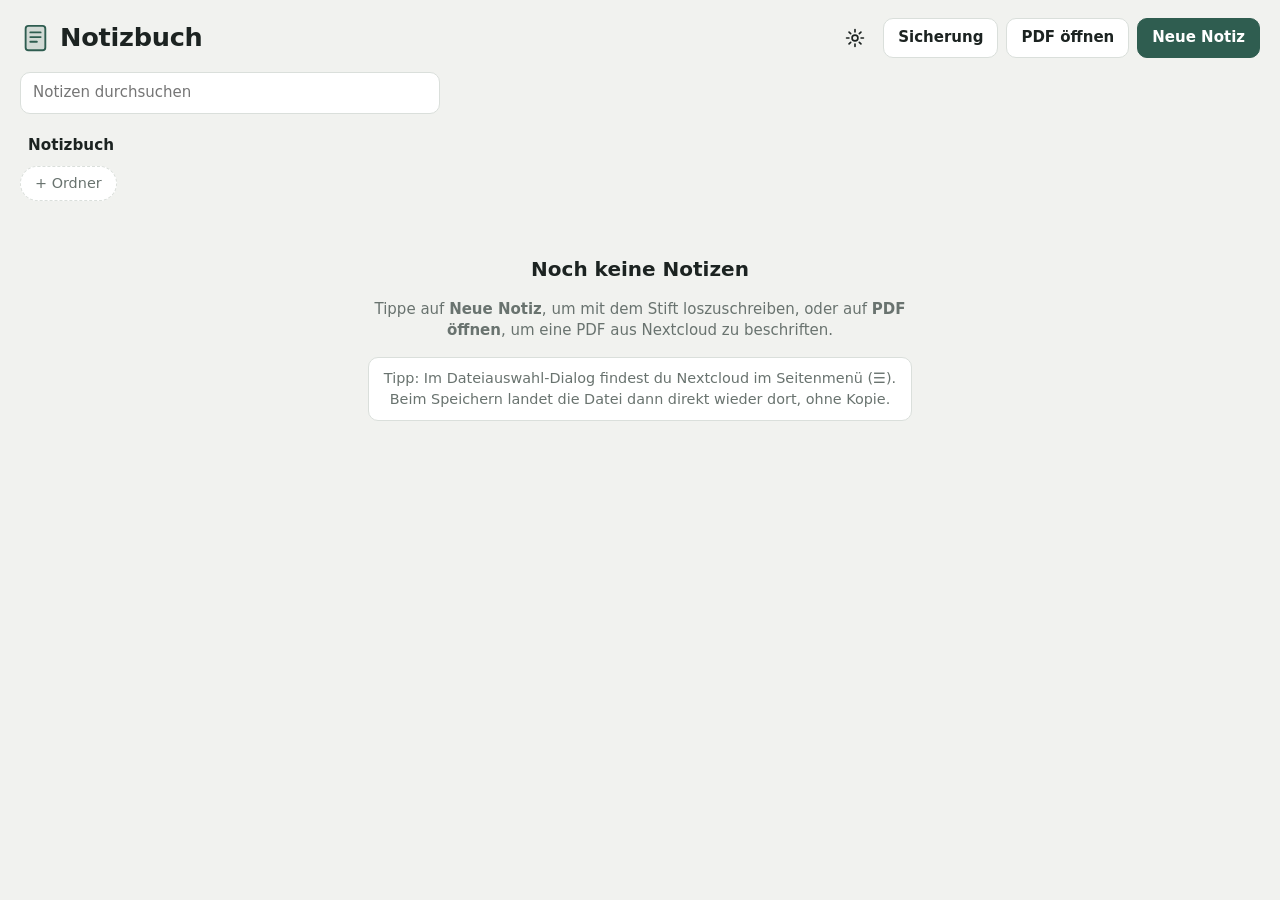
==== commit f414a53e: "6.6" ====
--- a/android/app/src/main/assets/www/index.html
+++ b/android/app/src/main/assets/www/index.html
@@ -216,11 +216,19 @@
 <div id="statikPop" class="popover statik-pop" hidden aria-label="Statik-Stempel">
   <div class="style-title">Auflager</div>
   <div id="statikSupports" class="statik-grid sup"></div>
-  <div class="style-title">Statische Systeme</div>
+  <div class="statik-head"><div class="style-title">Statische Systeme</div>
+    <label class="span-opt" title="Gilt für alle Systeme, den Durchlaufträger und die Streckenlasten. Leer = wächst mit dem Größenregler.">Feldlänge <input type="text" id="spanL" inputmode="decimal" placeholder="auto"> cm</label></div>
   <div id="statikSystems" class="statik-grid sys"></div>
+  <div class="style-title">Durchlaufträger</div>
+  <div class="durch-row">
+    <div id="statikDurch" class="statik-grid durch"></div>
+    <div class="durch-opts">
+      <label>Felder <input type="number" id="durchN" min="1" max="10" step="1" inputmode="numeric"></label>
+    </div>
+  </div>
   <div class="style-title">Lasten</div>
   <div id="statikLoads" class="statik-grid load"></div>
-  <p class="stamp-hint">Auflager und Lasten sitzen mit ihrem Anschlusspunkt (Pfeilspitze, Unterkante) genau dort, wo du tippst. Streckenlasten sind so lang wie die Balken der Systeme. Größe über den Regler.</p>
+  <p class="stamp-hint">Auflager und Lasten sitzen mit ihrem Anschlusspunkt (Pfeilspitze, Unterkante) genau dort, wo du tippst. Die Feldlänge gilt für alle Systeme und Streckenlasten (leer = wächst mit dem Größenregler). Der Regler bestimmt die Größe der Auflager und Pfeile.</p>
 </div>
 <div id="stahlPop" class="popover statik-pop" hidden aria-label="Stahlbauprofile">
   <div class="style-title">Stahlbauprofile (Querschnitte)</div>
@@ -261,6 +269,10 @@
   <div class="style-title">Einheit</div>
   <div class="scale-row" id="unitList">
     <button data-unit="mm">mm</button><button data-unit="cm">cm</button><button data-unit="m">m</button><button data-unit="">ohne</button>
+  </div>
+  <div class="style-title">Art (nochmal antippen = normal)</div>
+  <div class="scale-row" id="orthoList">
+    <button data-ortho="h">↔ waagrecht</button><button data-ortho="v">↕ senkrecht</button><button data-ortho="ang">∠ Winkel</button>
   </div>
   <div class="style-title">Nachkommastellen</div>
   <div class="scale-row" id="decList">
--- a/android/app/src/main/assets/www/style.css
+++ b/android/app/src/main/assets/www/style.css
@@ -515,7 +515,7 @@
 /* Statik-Stempel */
 .statik-pop { width: 420px; padding: 12px 14px; gap: 8px; }
 .statik-grid { display: grid; gap: 6px; }
-.statik-grid.sup { grid-template-columns: repeat(5, 1fr); }
+.statik-grid.sup { grid-template-columns: repeat(4, 1fr); }
 .statik-grid.sys { grid-template-columns: repeat(3, 1fr); }
 .popover .statik-grid button {
   display: flex; flex-direction: column; align-items: center; gap: 2px; padding: 4px 2px 5px;
@@ -624,3 +624,19 @@
 .selbox .vtx.on { background: #d6336c; }
 .selbar button.active { background: #2f5d50; color: #fff; }
 .corner-all { margin-top: 10px; width: 100%; padding: 8px; border-radius: 8px; border: 1px solid var(--line); background: var(--surface); color: var(--fg); font: inherit; }
+
+/* Durchlaufträger: Vorschau + Feldanzahl/Feldlänge */
+.durch-row { display: flex; gap: 10px; align-items: center; flex-wrap: wrap; }
+.statik-grid.durch { grid-template-columns: auto; }
+.durch-opts { display: flex; flex-direction: column; gap: 6px; font-size: .9rem; }
+.durch-opts label { display: flex; align-items: center; gap: 6px; }
+.durch-opts input { width: 64px; padding: 5px 8px; border-radius: 8px; border: 1px solid var(--line); background: var(--surface); color: var(--fg); font: inherit; }
+
+/* Statik: gemeinsame Feldlänge neben der Überschrift */
+.statik-head { display: flex; align-items: center; justify-content: space-between; gap: 10px; }
+.span-opt { display: flex; align-items: center; gap: 6px; font-size: .9rem; }
+.span-opt input { width: 64px; padding: 4px 8px; border-radius: 8px; border: 1px solid var(--line); background: var(--surface); color: var(--fg); font: inherit; }
+
+/* Ordner-Kacheln in der Bibliothek (wie im Explorer) */
+.folder-thumb { background: var(--surface-2, #f1f3f2); box-shadow: none; border: 1px solid var(--line); }
+.folder-thumb svg { width: 58%; height: auto; fill: #e8b93a; stroke: #c99a1e; stroke-width: 1.5; }
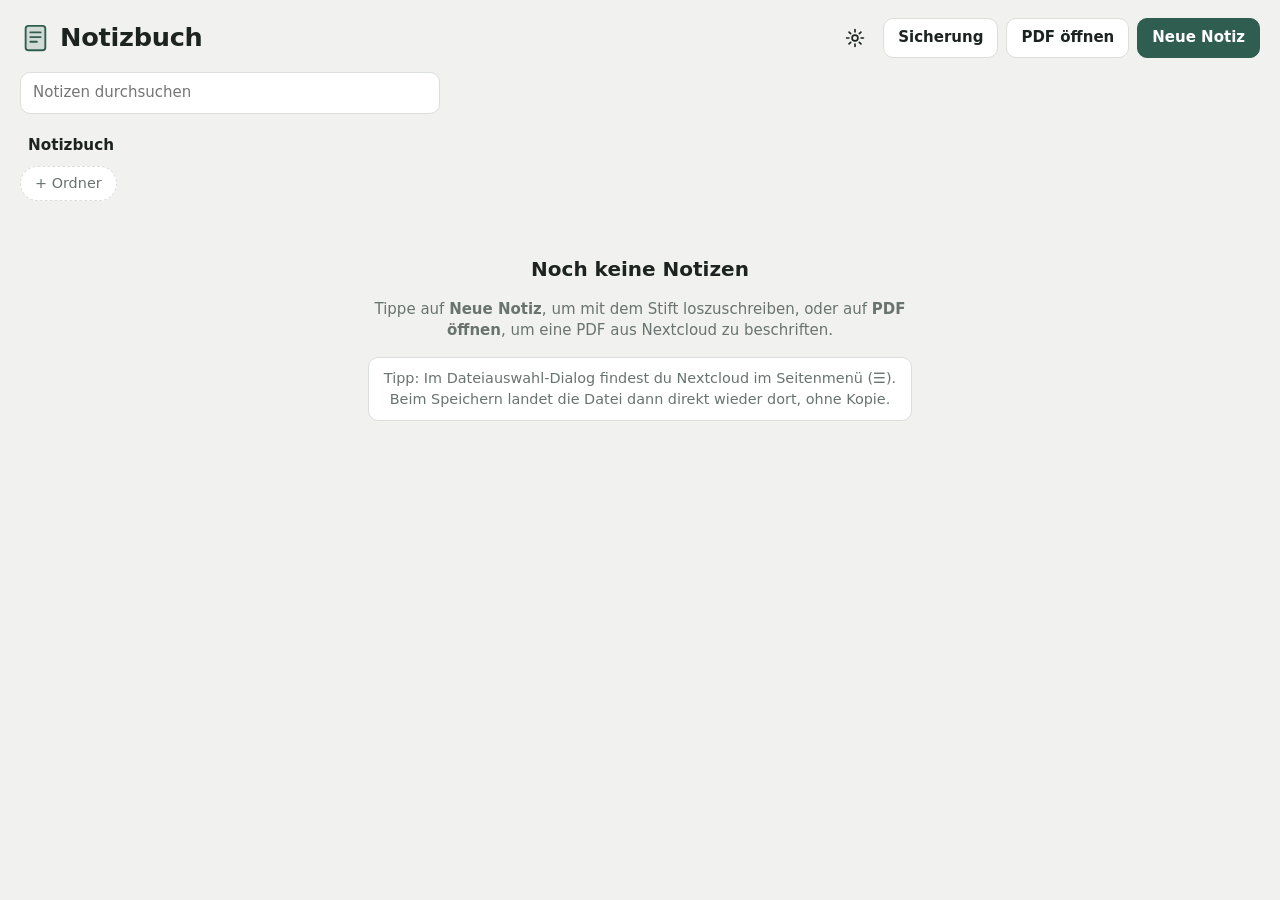
==== commit 60c455a3: "6.7" ====
--- a/android/app/src/main/assets/www/index.html
+++ b/android/app/src/main/assets/www/index.html
@@ -116,6 +116,7 @@
       <button id="btnRuler" title="Lineal: jeder Strich wird eine gerade Linie">Lineal</button>
       <button id="btnDim" title="Bemaßung: jeder Strich wird eine Maßlinie mit Maßzahl">Bemaßung</button>
       <button id="btnScale" title="Maßstab und Einheit der Bemaßung">1:50 ▾</button>
+      <span id="dimKinds" class="dim-kinds" hidden><button data-ortho="h" title="Nur waagrecht bemaßen (nochmal antippen = normal)"><svg viewBox="0 0 24 24" fill="none" stroke="currentColor" stroke-width="2" stroke-linecap="round"><path d="M3 12h18M3 7v10M21 7v10M6 9l-3 3 3 3M18 9l3 3-3 3"/></svg></button><button data-ortho="v" title="Nur senkrecht bemaßen (nochmal antippen = normal)"><svg viewBox="0 0 24 24" fill="none" stroke="currentColor" stroke-width="2" stroke-linecap="round"><path d="M12 3v18M7 3h10M7 21h10M9 6l3-3 3 3M9 18l3 3 3-3"/></svg></button><button data-ortho="ang" title="Winkel bemaßen: zwei Linien antippen (nochmal antippen = normal)"><svg viewBox="0 0 24 24" fill="none" stroke="currentColor" stroke-width="2" stroke-linecap="round"><path d="M3 20h18M3 20L15 4M11 20a8 8 0 0 0-2.4-5.6"/></svg></button></span>
       <button id="btnSnap" title="Textmarker rastet auf PDF-Seiten an den Textzeilen ein">Text einrasten</button>
     </div>
     <div id="markerBox" class="seg marker-box" hidden>
@@ -269,10 +270,6 @@
   <div class="style-title">Einheit</div>
   <div class="scale-row" id="unitList">
     <button data-unit="mm">mm</button><button data-unit="cm">cm</button><button data-unit="m">m</button><button data-unit="">ohne</button>
-  </div>
-  <div class="style-title">Art (nochmal antippen = normal)</div>
-  <div class="scale-row" id="orthoList">
-    <button data-ortho="h">↔ waagrecht</button><button data-ortho="v">↕ senkrecht</button><button data-ortho="ang">∠ Winkel</button>
   </div>
   <div class="style-title">Nachkommastellen</div>
   <div class="scale-row" id="decList">
--- a/android/app/src/main/assets/www/style.css
+++ b/android/app/src/main/assets/www/style.css
@@ -640,3 +640,9 @@
 /* Ordner-Kacheln in der Bibliothek (wie im Explorer) */
 .folder-thumb { background: var(--surface-2, #f1f3f2); box-shadow: none; border: 1px solid var(--line); }
 .folder-thumb svg { width: 58%; height: auto; fill: #e8b93a; stroke: #c99a1e; stroke-width: 1.5; }
+
+/* Bemaßungsart: drei kleine Schalter neben „Bemaßung“ */
+.dim-kinds { display: inline-flex; gap: 2px; }
+.dim-kinds[hidden] { display: none; }
+.dim-kinds button { min-width: 36px; padding-left: 6px; padding-right: 6px; }
+.dim-kinds button svg { width: 22px; height: 22px; }
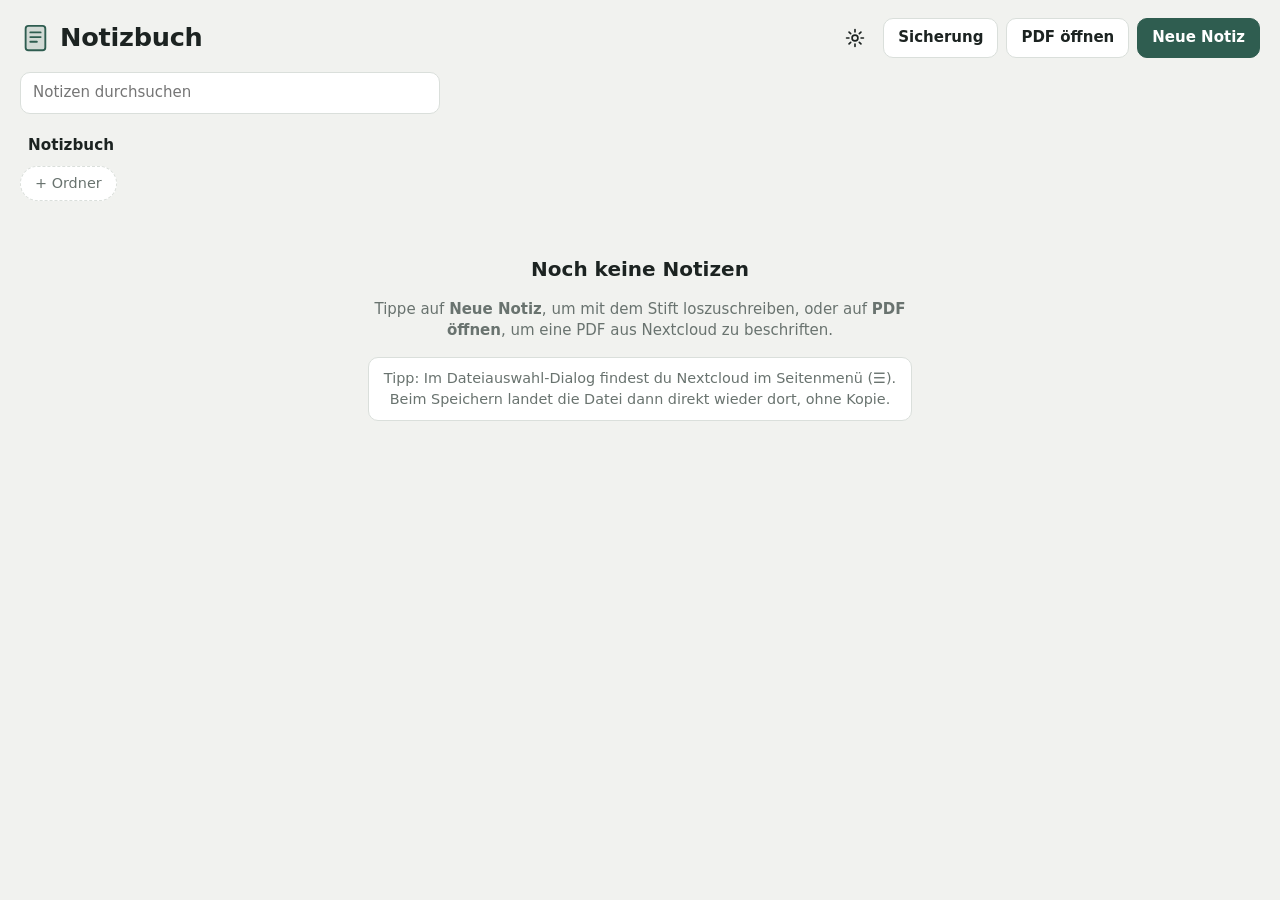
==== commit 3ecc8b7f: "6.9" ====
--- a/android/app/src/main/assets/www/index.html
+++ b/android/app/src/main/assets/www/index.html
@@ -196,6 +196,7 @@
     <button data-m="delPage">Aktuelle Seite löschen</button>
     <hr>
     <button data-m="saveAs">Speichern unter …</button>
+    <button data-m="share">PDF teilen … (z. B. in Nextcloud hochladen)</button>
     <label class="check"><input type="checkbox" id="optEditable"> Schrift in der PDF bearbeitbar halten</label>
     <hr>
     <label class="check"><input type="checkbox" id="optFinger"> Mit dem Finger zeichnen</label>
@@ -460,6 +461,7 @@
   <p id="permMsg"></p>
   <div class="dlg-actions">
     <button data-p="cancel" class="btn">Abbrechen</button>
+    <button data-p="share" class="btn" id="permShare">Teilen …</button>
     <button data-p="new" class="btn">Als neue Datei …</button>
     <button data-p="pick" class="btn primary">Original auswählen …</button>
   </div>
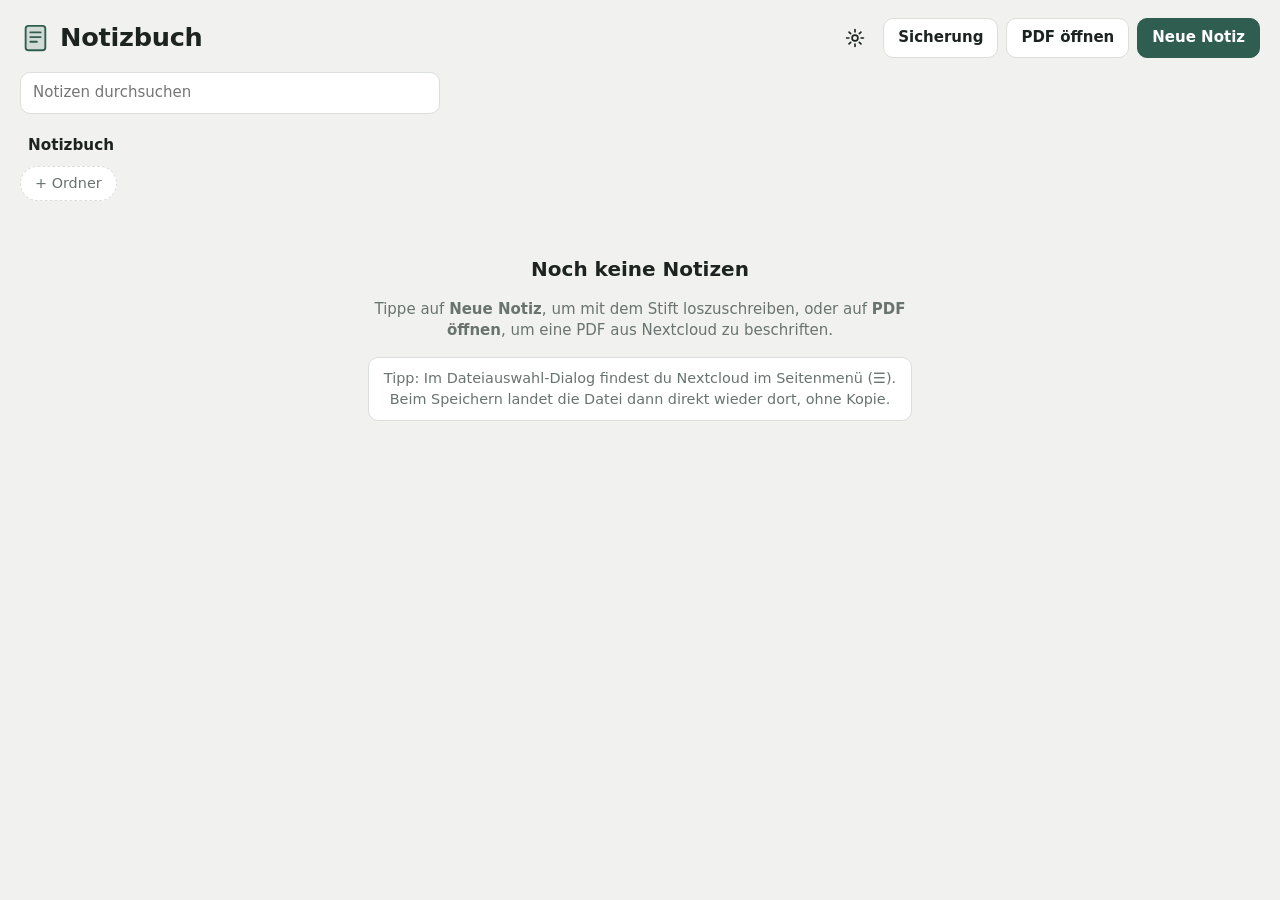
==== commit 13f5eaa5: "7.0" ====
--- a/android/app/src/main/assets/www/index.html
+++ b/android/app/src/main/assets/www/index.html
@@ -102,6 +102,15 @@
     <span class="sep"></span>
     <div id="swatches" class="swatches" aria-label="Farben"></div>
     <label class="custom-color" title="Eigene Farbe"><input type="color" id="customColor" value="#1b1f24"><span>+</span></label>
+    <input type="color" id="favColor" class="fav-color" tabindex="-1" aria-hidden="true">
+    <div id="selTools" class="sel-tools" hidden><span class="sep"></span>
+      <div class="seg">
+        <button data-sa="style" title="Stil ändern (Farbe, Stärke, Schraffur …)"><svg viewBox="0 0 24 24"><path d="M12 3a9 9 0 1 0 0 18c1.1 0 1.6-.8 1.3-1.7-.4-1.1.3-2.3 1.5-2.3H17a4 4 0 0 0 4-4c0-5.5-4-10-9-10z" fill="none" stroke="currentColor" stroke-width="1.8" stroke-linecap="round" stroke-linejoin="round"/><circle cx="7.5" cy="11" r="1.3" fill="currentColor"/><circle cx="10.5" cy="7" r="1.3" fill="currentColor"/><circle cx="15.5" cy="7.5" r="1.3" fill="currentColor"/></svg></button>
+        <button data-sa="align" title="Ausrichten"><svg viewBox="0 0 24 24"><path d="M4 3v18" fill="none" stroke="currentColor" stroke-width="1.8" stroke-linecap="round" stroke-linejoin="round"/><rect x="7" y="5" width="12" height="5" rx="1" fill="none" stroke="currentColor" stroke-width="1.8" stroke-linecap="round" stroke-linejoin="round"/><rect x="7" y="14" width="8" height="5" rx="1" fill="none" stroke="currentColor" stroke-width="1.8" stroke-linecap="round" stroke-linejoin="round"/></svg></button>
+        <button data-sa="layer" title="Ebene (nach vorne / nach hinten)"><svg viewBox="0 0 24 24"><path d="M12 3l9 5-9 5-9-5z" fill="none" stroke="currentColor" stroke-width="1.8" stroke-linecap="round" stroke-linejoin="round"/><path d="M3 13l9 5 9-5" fill="none" stroke="currentColor" stroke-width="1.8" stroke-linecap="round" stroke-linejoin="round"/></svg></button>
+        <button data-sa="stamp" title="Als eigenen Stempel speichern"><svg viewBox="0 0 24 24"><path d="M9.5 4.5a2.5 2.5 0 0 1 5 0c0 1.6-1.1 2.6-1.1 4.5v2h3.6a2 2 0 0 1 2 2v2H5v-2a2 2 0 0 1 2-2h3.6V9c0-1.9-1.1-2.9-1.1-4.5zM5 18h14v2H5z" fill="none" stroke="currentColor" stroke-width="1.8" stroke-linecap="round" stroke-linejoin="round"/><path d="M19 2v5M16.5 4.5h5" fill="none" stroke="currentColor" stroke-width="1.8" stroke-linecap="round" stroke-linejoin="round"/></svg></button>
+      </div>
+    </div>
     <span class="sep"></span>
     <div id="sizeBox" class="size-box">
       <div id="sizePresets" class="seg presets" aria-label="Schnellwahl Stärke (lange drücken zum Speichern)">
@@ -138,7 +147,7 @@
       <button id="btnFill" title="Füllung der Form: aus, hell oder voll"></button>
       <button id="btnHatch" title="Schraffur (Baustoff)"></button>
       <button id="btnHead" title="Pfeilspitze: Form und Größe" hidden></button>
-      <button id="btnDash" title="Gestrichelte Linie"><svg viewBox="0 0 24 24"><path d="M3 12h4M10 12h4M17 12h4" stroke="currentColor" stroke-width="2.4" stroke-linecap="round"/></svg></button>
+      <button id="btnDash" class="dash-btn" title="Linienart"></button>
     </div>
     <div id="stampBox" class="seg" hidden>
       <button id="btnStamp" title="Stempel auswählen">✓ ▾</button>
@@ -197,7 +206,9 @@
     <hr>
     <button data-m="saveAs">Speichern unter …</button>
     <button data-m="share">PDF teilen … (z. B. in Nextcloud hochladen)</button>
+    <button data-m="favReset">Standardfarben wiederherstellen</button>
     <label class="check"><input type="checkbox" id="optEditable"> Schrift in der PDF bearbeitbar halten</label>
+    <label class="check" id="optFolderSyncRow" hidden><input type="checkbox" id="optFolderSync"> Nach dem Speichern FolderSync starten</label>
     <hr>
     <label class="check"><input type="checkbox" id="optFinger"> Mit dem Finger zeichnen</label>
     <label class="check"><input type="checkbox" id="optScribble"> Kritzeln löscht Geschriebenes</label>
@@ -314,6 +325,10 @@
   <div id="cornerKinds" class="hatch-grid corner-grid"></div>
   <label class="corner-r">Radius <input type="number" id="cornerR" min="0.5" max="500" step="0.5" inputmode="decimal"> mm</label>
   <button id="cornerAll" class="corner-all">Auf alle Ecken anwenden</button>
+</div>
+<div id="dashPop" class="popover head-pop" hidden aria-label="Linienart">
+  <div class="style-title">Linienart</div>
+  <div id="dashKinds" class="dash-grid"></div>
 </div>
 <div id="hatchPop" class="popover head-pop" hidden aria-label="Schraffur">
   <div class="style-title">Schraffur</div>
@@ -377,6 +392,10 @@
     <div id="styleCorner" class="hatch-grid hatch-compact corner-grid"></div>
     <label class="corner-r">Radius <input type="number" id="styleCornerR" min="0.5" max="500" step="0.5" inputmode="decimal"> mm</label>
   </div>
+  <div id="styleDashRow" hidden>
+    <div class="style-title">Linienart</div>
+    <div id="styleDash" class="dash-grid compact"></div>
+  </div>
   <div id="styleHatchRow" hidden>
     <div class="style-title">Schraffur</div>
     <div id="styleHatch" class="hatch-grid hatch-compact"></div>
--- a/android/app/src/main/assets/www/style.css
+++ b/android/app/src/main/assets/www/style.css
@@ -646,3 +646,26 @@
 .dim-kinds[hidden] { display: none; }
 .dim-kinds button { min-width: 36px; padding-left: 6px; padding-right: 6px; }
 .dim-kinds button svg { width: 22px; height: 22px; }
+
+/* Auswahl-Werkzeuge in der oberen Leiste */
+.sel-tools { display: flex; align-items: center; gap: 8px; flex: none; }
+.sel-tools[hidden] { display: none; }
+.sel-tools .seg button { color: var(--fg); }
+/* Griff zum Verschieben der Auswahl-Leiste */
+.selbar .selgrip { display: grid; place-items: center; width: 26px; cursor: grab; color: var(--muted); font-size: 1.05rem; touch-action: none; user-select: none; -webkit-user-select: none; border-radius: 8px; }
+.selbar .selgrip:active { cursor: grabbing; background: var(--surface-2); }
+/* Stift-Symbole in ihrer aktuellen Farbe (dünner dunkler Rand, damit auch Gelb sichtbar bleibt) */
+.tool.colored svg { color: var(--tc); filter: drop-shadow(0 0 .6px rgba(0,0,0,.6)); }
+/* unsichtbarer Farbwähler für Lieblingsfarben */
+.fav-color { position: absolute; width: 1px; height: 1px; opacity: 0; pointer-events: none; }
+
+/* Linienarten */
+.dash-btn { display: flex !important; align-items: center; gap: 2px; }
+.dash-btn svg { width: 30px !important; height: 12px !important; }
+.dash-btn small { font-size: .6rem; color: var(--muted); }
+.dash-grid { display: grid; grid-template-columns: repeat(2, minmax(120px, 1fr)); gap: 6px; }
+.dash-grid button { display: flex; align-items: center; gap: 8px; padding: 8px 10px; border: 1px solid var(--line); border-radius: 10px; background: var(--surface); color: var(--fg); font: inherit; font-size: .85rem; text-align: left; }
+.dash-grid button svg { width: 44px; height: 12px; flex: none; }
+.dash-grid button.active { border-color: var(--accent); box-shadow: 0 0 0 2px var(--accent-soft); }
+.dash-grid.compact { grid-template-columns: repeat(3, minmax(0, 1fr)); }
+.dash-grid.compact button { flex-direction: column; gap: 4px; padding: 6px; font-size: .72rem; text-align: center; }
